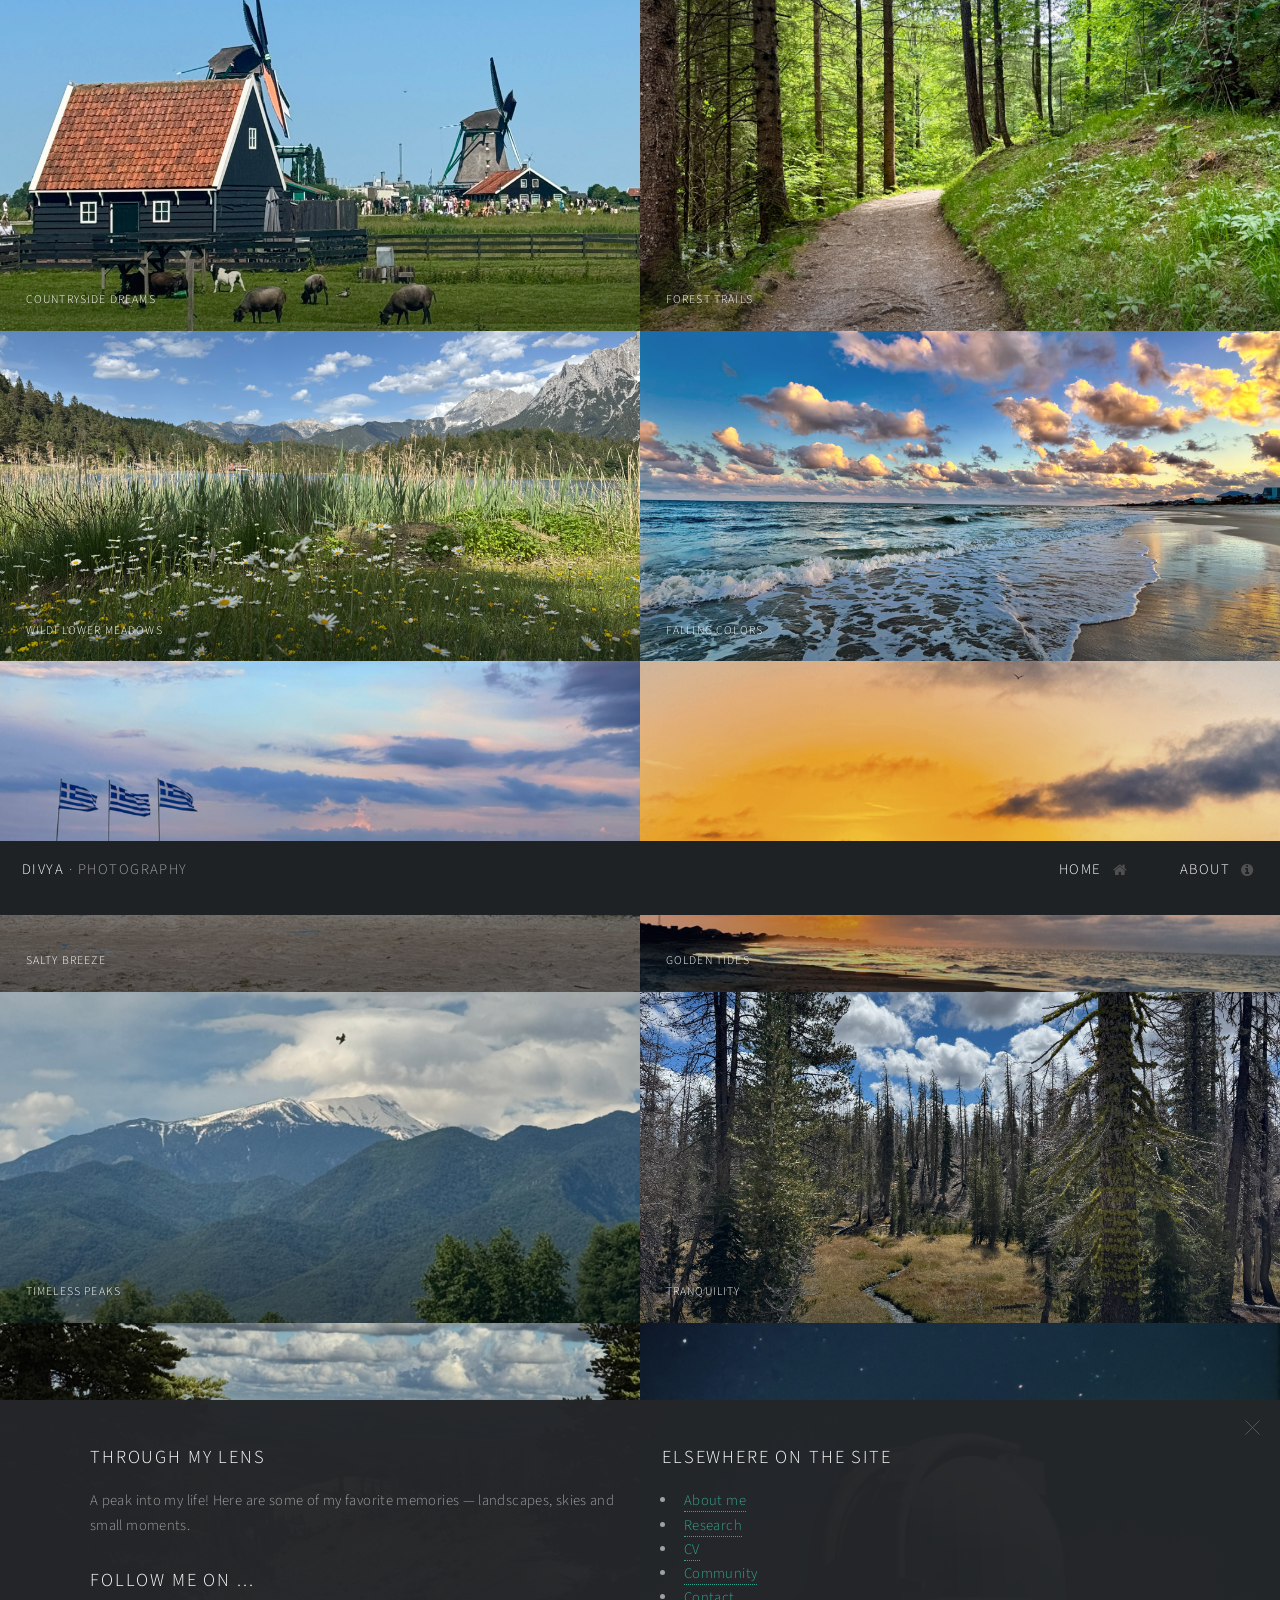
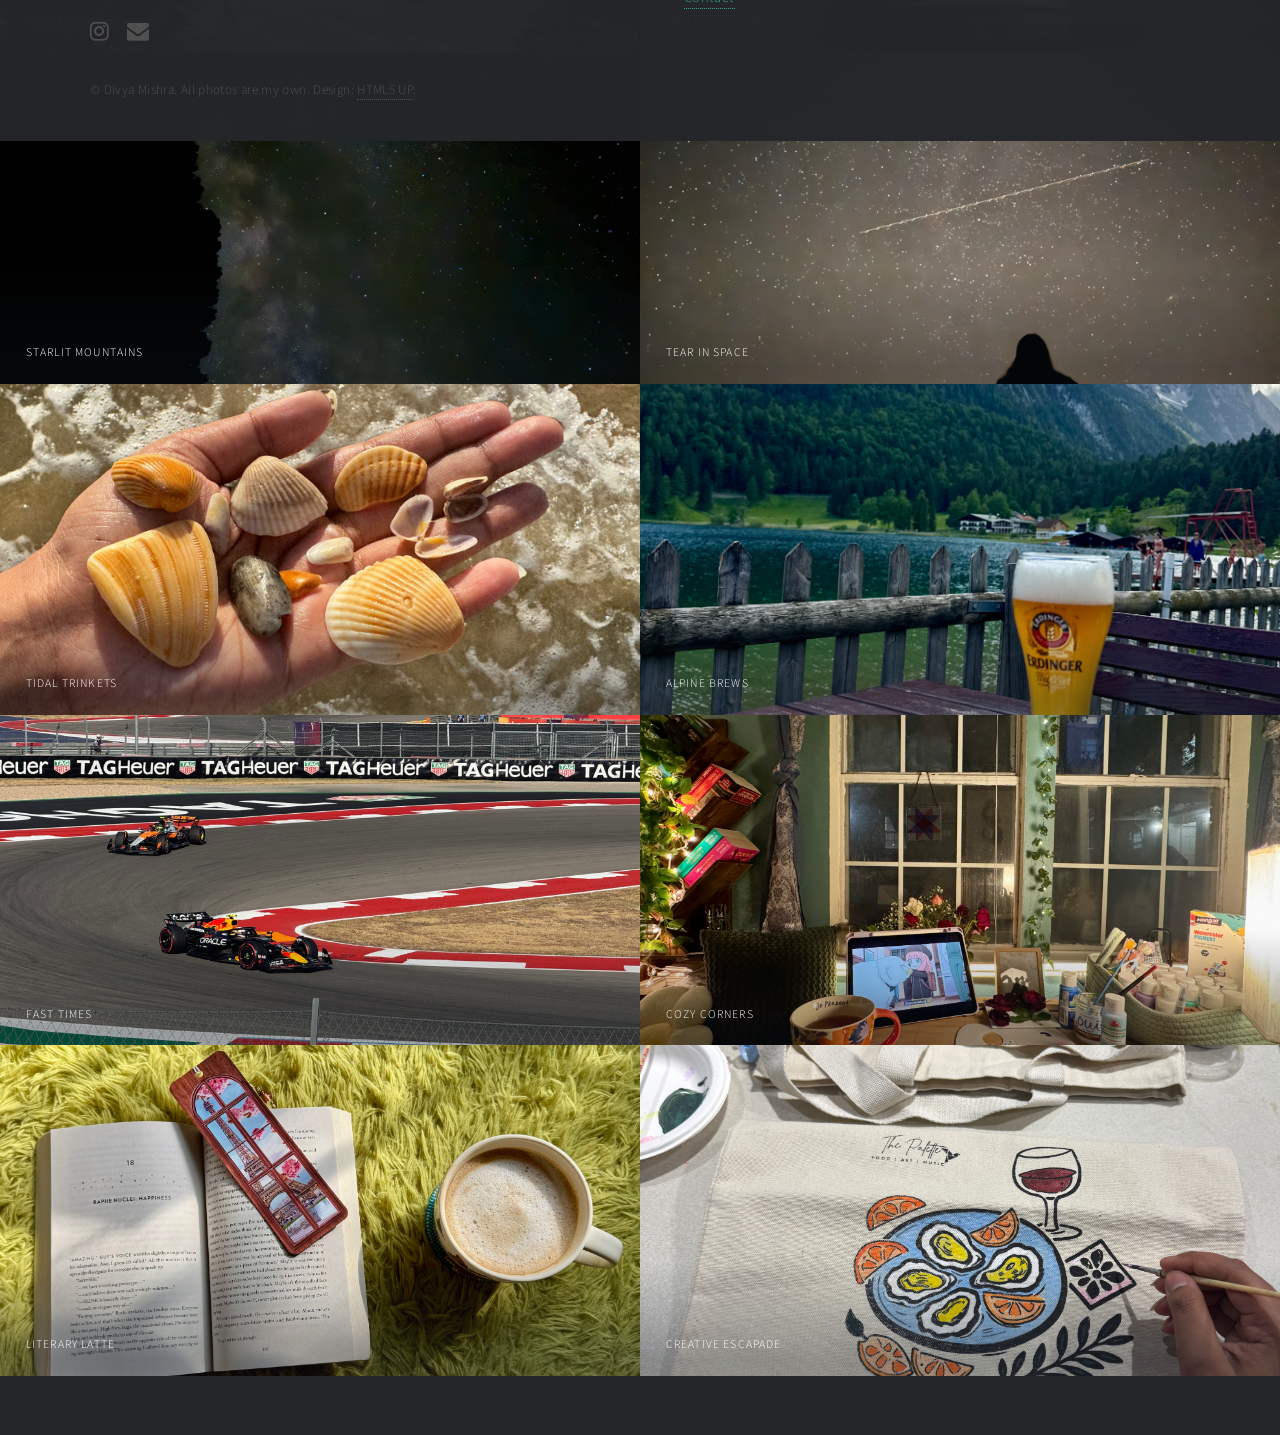
==== gallery.html @ 51a6d5cb "Update gallery.html" ====
<!DOCTYPE HTML>
<!--
	Photo gallery built on "Multiverse" by HTML5 UP (html5up.net | @ajlkn)
	Free for personal and commercial use under the CCA 3.0 license (html5up.net/license)

	HOW TO ADD A PHOTO
	1) Put the big version in   images/gallery/fulls/   (e.g. 10.jpg)
	2) Put a smaller copy in    images/gallery/thumbs/  with the SAME name
	   (a smaller copy makes the page load faster; using the same big file also works)
	3) Copy one <article class="thumb"> ... </article> block below, change the number,
	   the title (h2) and the caption (p).
	To remove a photo, delete its whole <article> block.
-->
<html lang="en">
	<head>
		<title>Side Quest</title>
		<meta charset="utf-8" />
		<meta name="viewport" content="width=device-width, initial-scale=1, user-scalable=no" />
		<link rel="stylesheet" href="assets/css/gallery.css" />
		<style>
			/* Spotify players show only in the full-size pop-up, not on the grid */
			.thumb .music { display: none; }
			.poptrox-popup .caption .music {
				display: block;
				margin-top: 0.75rem;
				border-radius: 12px;
				max-width: 420px;
			}
		</style>
		<noscript><link rel="stylesheet" href="assets/css/gallery-noscript.css" /></noscript>
	</head>

		<!-- Wrapper -->
			<div id="wrapper">

				<!-- Header -->
					<header id="header">
						<!-- EDIT: your name -->
						<h1><a href="index.html"><strong>Divya</strong> · Photography</a></h1>
						<nav>
							<ul>
								<li><a href="index.html" class="icon fa-home">Home</a></li>
								<li><a href="#footer" class="icon fa-info-circle">About</a></li>
							</ul>
						</nav>
					</header>

				<!-- Main: the photo grid -->
					<div id="main">
						<article class="thumb">
							<a href="images/gallery/IMG_0366.jpg" class="image"><img src="images/gallery/IMG_0366.jpg" alt="Sunset over the ridge" /></a>
							<h2>Countryside Dreams</h2>
							<p>Zaanse Schans · a short note about the shot.</p>
							<iframe class="music" src="https://open.spotify.com/embed/track/3KldZaDRDDAcLE55SVuHyc" width="100%" height="80" frameborder="0" allow="encrypted-media" loading="lazy"></iframe>

						</article>
						
						<article class="thumb">
							<a href="images/gallery/IMG_1340.jpg" class="image"><img src="images/gallery/IMG_1340.jpg" alt="Golden fields" /></a>
							<h2>Forest Trails</h2>
							<p>Where and when it was taken · a short note about the shot.</p>
							<iframe class="music" src="https://open.spotify.com/embed/track/0TlcczkVTGpinpkGJpT81L" width="100%" height="80" frameborder="0" allow="encrypted-media" loading="lazy"></iframe>

						</article>

						<article class="thumb">
							<a href="images/gallery/IMG_1470.JPG" class="image"><img src="images/gallery/IMG_1470.JPG" alt="Forest trail" /></a>
							<h2>Wildflower Meadows</h2>
							<p>Where and when it was taken · a short note about the shot.</p>
							<iframe class="music" src="https://open.spotify.com/embed/track/6nek1Nin9q48AVZcWs9e9D" width="100%" height="80" frameborder="0" allow="encrypted-media" loading="lazy"></iframe>

						</article>
						
						<article class="thumb">
							<a href="images/gallery/IMG_9981.jpg" class="image"><img src="images/gallery/IMG_9981.jpg" alt="Night sky" /></a>
							<h2>Falling Colors</h2>
							<p>Where and when it was taken · a short note about the shot.</p>
							<iframe class="music" src="https://open.spotify.com/embed/track/5HzWbFpjFBo219h3Gt5PRb" width="100%" height="80" frameborder="0" allow="encrypted-media" loading="lazy"></iframe>
						</article>
						
						<article class="thumb">
							<a href="images/gallery/IMG_9482.jpg" class="image"><img src="images/gallery/IMG_9482.jpg" alt="Desert road" /></a>
							<h2>Salty Breeze</h2>
							<p>Where and when it was taken · a short note about the shot.</p>
						</article>

						<article class="thumb">
							<a href="images/gallery/IMG_0200.jpg" class="image"><img src="images/gallery/IMG_0200.jpg" alt="Desert road" /></a>
							<h2>Golden Tides</h2>
							<p>Where and when it was taken · a short note about the shot.</p>
						</article>

						<article class="thumb">
							<a href="images/gallery/IMG_9507.jpg" class="image"><img src="images/gallery/IMG_9507.jpg" alt="Desert road" /></a>
							<h2>Timeless Peaks</h2>
							<p>Where and when it was taken · a short note about the shot.</p>
							<iframe class="music" src="https://open.spotify.com/embed/track/0mJ2Pm5DEA2J6BuwfoaPv3" width="100%" height="80" frameborder="0" allow="encrypted-media" loading="lazy"></iframe>

						</article>

						<article class="thumb">
							<a href="images/gallery/IMG_5010.JPG" class="image"><img src="images/gallery/IMG_5010.JPG" alt="Desert road" /></a>
							<h2>Tranquility</h2>
							<p>Where and when it was taken · a short note about the shot.</p>
							<iframe class="music" src="https://open.spotify.com/embed/track/0mJ2Pm5DEA2J6BuwfoaPv3" width="100%" height="80" frameborder="0" allow="encrypted-media" loading="lazy"></iframe>

						</article>
	
						<article class="thumb">
							<a href="images/gallery/IMG_4645.JPG" class="image"><img src="images/gallery/IMG_4645.JPG" alt="Night sky" /></a>
							<h2>Volcanic Wilderness</h2>
							<p>Where and when it was taken · a short note about the shot.</p>
						</article>
					
						<article class="thumb">
							<a href="images/gallery/IMG_20220911_020352__01_Original.jpg" class="image"><img src="images/gallery/IMG_20220911_020352__01_Original.jpg" alt="Twilight bloom" /></a>
							<h2>Twilight bloom</h2>
							<p>Where and when it was taken · a short note about the shot.</p>
							<iframe class="music" src="https://open.spotify.com/embed/track/77fL8ATR0dpUDLI0XLmDBV" width="100%" height="80" frameborder="0" allow="encrypted-media" loading="lazy"></iframe>

						</article>

						<article class="thumb">
							<a href="images/gallery/IMG_4820.jpg" class="image"><img src="images/gallery/IMG_4820.jpg" alt="Morning fog" /></a>
							<h2>Starlit Mountains</h2>
							<p>Where and when it was taken · a short note about the shot.</p>
							<iframe class="music" src="https://open.spotify.com/embed/track/1jf1gcPc1nckS0PAJkbPqo" width="100%" height="80" frameborder="0" allow="encrypted-media" loading="lazy"></iframe>

						</article>
						
						<article class="thumb">
							<a href="images/gallery/IMG_2689.jpg" class="image"><img src="images/gallery/IMG_2689.jpg" alt="Desert road" /></a>
							<h2>Tear in Space</h2>
							<p>Where and when it was taken · a short note about the shot.</p>
							<iframe class="music" src="https://open.spotify.com/embed/track/6Bi1Y7TD70eWTCKn7jsQQm" width="100%" height="80" frameborder="0" allow="encrypted-media" loading="lazy"></iframe>

						</article>


						<article class="thumb">
							<a href="images/gallery/IMG_9954.jpg" class="image"><img src="images/gallery/IMG_9954.jpg" alt="Night sky" /></a>
							<h2>Tidal Trinkets</h2>
							<p>Where and when it was taken · a short note about the shot.</p>
						</article>
						
						
						<article class="thumb">
							<a href="images/gallery/IMG_1511.jpg" class="image"><img src="images/gallery/IMG_1511.jpg" alt="Morning fog" /></a>
							<h2>Alpine Brews</h2>
							<p>Where and when it was taken · a short note about the shot.</p>
						</article>
						
						<article class="thumb">
							<a href="images/gallery/IMG_4040.jpg" class="image"><img src="images/gallery/IMG_4040.jpg" alt="Golden fields" /></a>
							<h2>Fast Times</h2>
							<p>Where and when it was taken · a short note about the shot.</p>
						</article>
						
						<article class="thumb">
							<a href="images/gallery/IMG_4447.jpg" class="image"><img src="images/gallery/IMG_4447.jpg" alt="Forest trail" /></a>
							<h2>Cozy Corners</h2>
							<p>Where and when it was taken · a short note about the shot.</p>
						</article>

						<article class="thumb">
							<a href="images/gallery/IMG_5180.jpg" class="image"><img src="images/gallery/IMG_5180.jpg" alt="Twilight bloom" /></a>
							<h2>Literary Latte</h2>
							<p>Where and when it was taken · a short note about the shot.</p>
						</article>
						
						<!-- <article class="thumb">
							<a href="images/gallery/IMG_7673.jpg" class="image"><img src="images/gallery/IMG_7673.jpg" alt="Coastline" /></a>
							<h2>Cozy Evenings</h2>
							<p>Where and when it was taken · a short note about the shot.</p>
						</article> -->

						<article class="thumb">
							<a href="images/gallery/IMG_2903.jpg" class="image"><img src="images/gallery/IMG_2903.jpg" alt="Night sky" /></a>
							<h2>Creative Escapade</h2>
							<p>Where and when it was taken · a short note about the shot.</p>
						</article>
						
					</div>

				<!-- Footer: the "About" panel that slides up -->
					<footer id="footer" class="panel">
						<div class="inner split">
							<div>
								<section>
									<!-- EDIT: a few words about your photography -->
									<h2>Through my lens</h2>
									<p>A peak into my life! Here are some of my favorite memories — landscapes, skies and small moments. </p>
								</section>
								<section>
									<h2>Follow me on ...</h2>
									<ul class="icons">
										<li><a href="https://www.instagram.com/mi.divya/" class="icon fa-instagram"><span class="label">Instagram</span></a></li>
								
										<li><a href="mailto:dimi_24@tamu.edu" class="icon fa-envelope"><span class="label">Email</span></a></li>
									</ul>
								</section>
								<p class="copyright">
									&copy; Divya Mishra. All photos are my own. Design: <a href="https://html5up.net">HTML5 UP</a>.
								</p>
							</div>
							<div>
								<section>
									<h2>Elsewhere on the site</h2>
									<ul>
										<li><a href="index.html#intro">About me</a></li>
										<li><a href="index.html#research">Research</a></li>
										<li><a href="index.html#cv">CV</a></li>
										<li><a href="index.html#community">Community</a></li>
										<li><a href="index.html#contact">Contact</a></li>
									</ul>
								</section>
							</div>
						</div>
					</footer>

			</div>

		<!-- Scripts -->
			<script src="assets/js/jquery.min.js"></script>
			<script src="assets/js/jquery.poptrox.min.js"></script>
			<script src="assets/js/browser.min.js"></script>
			<script src="assets/js/breakpoints.min.js"></script>
			<script src="assets/js/util.js"></script>
			<script src="assets/js/gallery.js"></script>

	</body>
</html>
---- assets/css/gallery.css ----
@import url(font-awesome.min.css);
@import url("https://fonts.googleapis.com/css?family=Source+Sans+Pro:300,300italic,400,400italic");

/*
	Multiverse by HTML5 UP
	html5up.net | @ajlkn
	Free for personal and commercial use under the CCA 3.0 license (html5up.net/license)
*/

@-moz-keyframes spinner {
	0% {
		-moz-transform: rotate(0deg);
		-webkit-transform: rotate(0deg);
		-ms-transform: rotate(0deg);
		transform: rotate(0deg);
	}

	100% {
		-moz-transform: rotate(359deg);
		-webkit-transform: rotate(359deg);
		-ms-transform: rotate(359deg);
		transform: rotate(359deg);
	}
}

@-webkit-keyframes spinner {
	0% {
		-moz-transform: rotate(0deg);
		-webkit-transform: rotate(0deg);
		-ms-transform: rotate(0deg);
		transform: rotate(0deg);
	}

	100% {
		-moz-transform: rotate(359deg);
		-webkit-transform: rotate(359deg);
		-ms-transform: rotate(359deg);
		transform: rotate(359deg);
	}
}

@-ms-keyframes spinner {
	0% {
		-moz-transform: rotate(0deg);
		-webkit-transform: rotate(0deg);
		-ms-transform: rotate(0deg);
		transform: rotate(0deg);
	}

	100% {
		-moz-transform: rotate(359deg);
		-webkit-transform: rotate(359deg);
		-ms-transform: rotate(359deg);
		transform: rotate(359deg);
	}
}

@keyframes spinner {
	0% {
		-moz-transform: rotate(0deg);
		-webkit-transform: rotate(0deg);
		-ms-transform: rotate(0deg);
		transform: rotate(0deg);
	}

	100% {
		-moz-transform: rotate(359deg);
		-webkit-transform: rotate(359deg);
		-ms-transform: rotate(359deg);
		transform: rotate(359deg);
	}
}

html, body, div, span, applet, object,
iframe, h1, h2, h3, h4, h5, h6, p, blockquote,
pre, a, abbr, acronym, address, big, cite,
code, del, dfn, em, img, ins, kbd, q, s, samp,
small, strike, strong, sub, sup, tt, var, b,
u, i, center, dl, dt, dd, ol, ul, li, fieldset,
form, label, legend, table, caption, tbody,
tfoot, thead, tr, th, td, article, aside,
canvas, details, embed, figure, figcaption,
footer, header, hgroup, menu, nav, output, ruby,
section, summary, time, mark, audio, video {
	margin: 0;
	padding: 0;
	border: 0;
	font-size: 100%;
	font: inherit;
	vertical-align: baseline;}

article, aside, details, figcaption, figure,
footer, header, hgroup, menu, nav, section {
	display: block;}

body {
	line-height: 1;
}

ol, ul {
	list-style: none;
}

blockquote, q {
	quotes: none;
}

	blockquote:before, blockquote:after, q:before, q:after {
		content: '';
		content: none;
	}

table {
	border-collapse: collapse;
	border-spacing: 0;
}

body {
	-webkit-text-size-adjust: none;
}

mark {
	background-color: transparent;
	color: inherit;
}

input::-moz-focus-inner {
	border: 0;
	padding: 0;
}

input, select, textarea {
	-moz-appearance: none;
	-webkit-appearance: none;
	-ms-appearance: none;
	appearance: none;
}

/* Basic */

	@-ms-viewport {
		width: device-width;
	}

	body {
		-ms-overflow-style: scrollbar;
	}

	@media screen and (max-width: 480px) {

		html, body {
			min-width: 320px;
		}

	}

	html {
		box-sizing: border-box;
	}

	*, *:before, *:after {
		box-sizing: inherit;
	}

	body {
		background: #242629;
	}

		body.is-preload *, body.is-preload *:before, body.is-preload *:after {
			-moz-animation: none !important;
			-webkit-animation: none !important;
			-ms-animation: none !important;
			animation: none !important;
			-moz-transition: none !important;
			-webkit-transition: none !important;
			-ms-transition: none !important;
			transition: none !important;
		}

		body.is-resizing *, body.is-resizing *:before, body.is-resizing *:after {
			-moz-animation: none !important;
			-webkit-animation: none !important;
			-ms-animation: none !important;
			animation: none !important;
			-moz-transition: none !important;
			-webkit-transition: none !important;
			-ms-transition: none !important;
			transition: none !important;
		}

/* Type */

	body, input, select, textarea {
		color: #a0a0a1;
		font-family: "Source Sans Pro", Helvetica, sans-serif;
		font-size: 15pt;
		font-weight: 300;
		letter-spacing: 0.025em;
		line-height: 1.65;
	}

		@media screen and (max-width: 1680px) {

			body, input, select, textarea {
				font-size: 11pt;
			}

		}

	a {
		-moz-transition: color 0.2s ease-in-out, border-bottom-color 0.2s ease-in-out;
		-webkit-transition: color 0.2s ease-in-out, border-bottom-color 0.2s ease-in-out;
		-ms-transition: color 0.2s ease-in-out, border-bottom-color 0.2s ease-in-out;
		transition: color 0.2s ease-in-out, border-bottom-color 0.2s ease-in-out;
		border-bottom: dotted 1px;
		color: #34a58e;
		text-decoration: none;
	}

		a:hover {
			border-bottom-color: transparent;
			color: #34a58e !important;
		}

	strong, b {
		color: #ffffff;
		font-weight: 300;
	}

	em, i {
		font-style: italic;
	}

	p {
		margin: 0 0 2em 0;
	}

	h1, h2, h3, h4, h5, h6 {
		color: #ffffff;
		font-weight: 300;
		letter-spacing: 0.1em;
		line-height: 1.5;
		margin: 0 0 1em 0;
		text-transform: uppercase;
	}

		h1 a, h2 a, h3 a, h4 a, h5 a, h6 a {
			color: inherit;
			text-decoration: none;
		}

	h1 {
		font-size: 2em;
	}

	h2 {
		font-size: 1.25em;
	}

	h3 {
		font-size: 1.1em;
	}

	h4 {
		font-size: 1em;
	}

	h5 {
		font-size: 0.9em;
	}

	h6 {
		font-size: 0.7em;
	}

	@media screen and (max-width: 736px) {

		h2 {
			font-size: 1em;
		}

		h3 {
			font-size: 0.9em;
		}

		h4 {
			font-size: 0.8em;
		}

		h5 {
			font-size: 0.7em;
		}

		h6 {
			font-size: 0.7em;
		}

	}

	sub {
		font-size: 0.8em;
		position: relative;
		top: 0.5em;
	}

	sup {
		font-size: 0.8em;
		position: relative;
		top: -0.5em;
	}

	blockquote {
		border-left: 4px #36383c;
		font-style: italic;
		margin: 0 0 2em 0;
		padding: 0.5em 0 0.5em 2em;
	}

	code {
		background: #34363b;
		border: solid 1px #36383c;
		font-family: "Courier New", monospace;
		font-size: 0.9em;
		margin: 0 0.25em;
		padding: 0.25em 0.65em;
	}

	pre {
		-webkit-overflow-scrolling: touch;
		font-family: "Courier New", monospace;
		font-size: 0.9em;
		margin: 0 0 2em 0;
	}

		pre code {
			display: block;
			line-height: 1.75;
			padding: 1em 1.5em;
			overflow-x: auto;
		}

	hr {
		border: 0;
		border-bottom: solid 1px #36383c;
		margin: 2em 0;
	}

		hr.major {
			margin: 3em 0;
		}

	.align-left {
		text-align: left;
	}

	.align-center {
		text-align: center;
	}

	.align-right {
		text-align: right;
	}

/* Button */

	input[type="submit"],
	input[type="reset"],
	input[type="button"],
	button,
	.button {
		-moz-appearance: none;
		-webkit-appearance: none;
		-ms-appearance: none;
		appearance: none;
		-moz-transition: background-color 0.2s ease-in-out, box-shadow 0.2s ease-in-out, color 0.2s ease-in-out;
		-webkit-transition: background-color 0.2s ease-in-out, box-shadow 0.2s ease-in-out, color 0.2s ease-in-out;
		-ms-transition: background-color 0.2s ease-in-out, box-shadow 0.2s ease-in-out, color 0.2s ease-in-out;
		transition: background-color 0.2s ease-in-out, box-shadow 0.2s ease-in-out, color 0.2s ease-in-out;
		background-color: transparent;
		border: 0;
		border-radius: 0;
		box-shadow: inset 0 0 0 2px #36383c;
		color: #ffffff !important;
		cursor: pointer;
		display: inline-block;
		font-size: 0.9em;
		font-weight: 300;
		height: 3.0555555556em;
		letter-spacing: 0.1em;
		line-height: 3.0555555556em;
		padding: 0 2.5em;
		text-align: center;
		text-decoration: none;
		text-transform: uppercase;
		white-space: nowrap;
	}

		input[type="submit"]:hover,
		input[type="reset"]:hover,
		input[type="button"]:hover,
		button:hover,
		.button:hover {
			box-shadow: inset 0 0 0 2px #34a58e;
			color: #34a58e !important;
		}

			input[type="submit"]:hover:active,
			input[type="reset"]:hover:active,
			input[type="button"]:hover:active,
			button:hover:active,
			.button:hover:active {
				background-color: rgba(52, 165, 142, 0.15);
				color: #34a58e !important;
			}

		input[type="submit"].icon,
		input[type="reset"].icon,
		input[type="button"].icon,
		button.icon,
		.button.icon {
			padding-left: 1.35em;
		}

			input[type="submit"].icon:before,
			input[type="reset"].icon:before,
			input[type="button"].icon:before,
			button.icon:before,
			.button.icon:before {
				margin-right: 0.5em;
			}

		input[type="submit"].fit,
		input[type="reset"].fit,
		input[type="button"].fit,
		button.fit,
		.button.fit {
			width: 100%;
		}

		input[type="submit"].small,
		input[type="reset"].small,
		input[type="button"].small,
		button.small,
		.button.small {
			font-size: 0.8em;
		}

		input[type="submit"].large,
		input[type="reset"].large,
		input[type="button"].large,
		button.large,
		.button.large {
			font-size: 1.35em;
		}

		input[type="submit"].primary,
		input[type="reset"].primary,
		input[type="button"].primary,
		button.primary,
		.button.primary {
			background-color: #34a58e;
			box-shadow: none;
		}

			input[type="submit"].primary:hover,
			input[type="reset"].primary:hover,
			input[type="button"].primary:hover,
			button.primary:hover,
			.button.primary:hover {
				background-color: #47c5ab;
				color: #ffffff !important;
			}

				input[type="submit"].primary:hover:active,
				input[type="reset"].primary:hover:active,
				input[type="button"].primary:hover:active,
				button.primary:hover:active,
				.button.primary:hover:active {
					background-color: #287e6d;
				}

		input[type="submit"].disabled, input[type="submit"]:disabled,
		input[type="reset"].disabled,
		input[type="reset"]:disabled,
		input[type="button"].disabled,
		input[type="button"]:disabled,
		button.disabled,
		button:disabled,
		.button.disabled,
		.button:disabled {
			pointer-events: none;
			opacity: 0.35;
		}

/* Form */

	form {
		margin: 0 0 2em 0;
	}

		form > :last-child {
			margin-bottom: 0;
		}

		form > .fields {
			display: -moz-flex;
			display: -webkit-flex;
			display: -ms-flex;
			display: flex;
			-moz-flex-wrap: wrap;
			-webkit-flex-wrap: wrap;
			-ms-flex-wrap: wrap;
			flex-wrap: wrap;
			width: calc(100% + 3em);
			margin: -1.5em 0 2em -1.5em;
		}

			form > .fields > .field {
				-moz-flex-grow: 0;
				-webkit-flex-grow: 0;
				-ms-flex-grow: 0;
				flex-grow: 0;
				-moz-flex-shrink: 0;
				-webkit-flex-shrink: 0;
				-ms-flex-shrink: 0;
				flex-shrink: 0;
				padding: 1.5em 0 0 1.5em;
				width: calc(100% - 1.5em);
			}

				form > .fields > .field.half {
					width: calc(50% - 0.75em);
				}

				form > .fields > .field.third {
					width: calc(100%/3 - 0.5em);
				}

				form > .fields > .field.quarter {
					width: calc(25% - 0.375em);
				}

		@media screen and (max-width: 736px) {

			form > .fields {
				width: calc(100% + 3em);
				margin: -1.5em 0 2em -1.5em;
			}

				form > .fields > .field {
					padding: 1.5em 0 0 1.5em;
					width: calc(100% - 1.5em);
				}

					form > .fields > .field.half {
						width: calc(100% - 1.5em);
					}

					form > .fields > .field.third {
						width: calc(100% - 1.5em);
					}

					form > .fields > .field.quarter {
						width: calc(100% - 1.5em);
					}

		}

	label {
		color: #ffffff;
		display: block;
		font-size: 0.9em;
		font-weight: 300;
		margin: 0 0 1em 0;
	}

	input[type="text"],
	input[type="password"],
	input[type="email"],
	input[type="tel"],
	input[type="search"],
	input[type="url"],
	select,
	textarea {
		-moz-appearance: none;
		-webkit-appearance: none;
		-ms-appearance: none;
		appearance: none;
		background: #34363b;
		border: 0;
		border-radius: 0;
		color: #a0a0a1;
		display: block;
		outline: 0;
		padding: 0 1em;
		text-decoration: none;
		width: 100%;
	}

		input[type="text"]:invalid,
		input[type="password"]:invalid,
		input[type="email"]:invalid,
		input[type="tel"]:invalid,
		input[type="search"]:invalid,
		input[type="url"]:invalid,
		select:invalid,
		textarea:invalid {
			box-shadow: none;
		}

		input[type="text"]:focus,
		input[type="password"]:focus,
		input[type="email"]:focus,
		input[type="tel"]:focus,
		input[type="search"]:focus,
		input[type="url"]:focus,
		select:focus,
		textarea:focus {
			box-shadow: inset 0 0 0 2px #34a58e;
		}

	select {
		background-image: url("data:image/svg+xml;charset=utf8,%3Csvg xmlns='http://www.w3.org/2000/svg' width='40' height='40' preserveAspectRatio='none' viewBox='0 0 40 40'%3E%3Cpath d='M9.4,12.3l10.4,10.4l10.4-10.4c0.2-0.2,0.5-0.4,0.9-0.4c0.3,0,0.6,0.1,0.9,0.4l3.3,3.3c0.2,0.2,0.4,0.5,0.4,0.9 c0,0.4-0.1,0.6-0.4,0.9L20.7,31.9c-0.2,0.2-0.5,0.4-0.9,0.4c-0.3,0-0.6-0.1-0.9-0.4L4.3,17.3c-0.2-0.2-0.4-0.5-0.4-0.9 c0-0.4,0.1-0.6,0.4-0.9l3.3-3.3c0.2-0.2,0.5-0.4,0.9-0.4S9.1,12.1,9.4,12.3z' fill='%2336383c' /%3E%3C/svg%3E");
		background-size: 1.25rem;
		background-repeat: no-repeat;
		background-position: calc(100% - 1rem) center;
		height: 2.75em;
		padding-right: 2.75em;
		text-overflow: ellipsis;
	}

		select option {
			color: #ffffff;
			background: #242629;
		}

		select:focus::-ms-value {
			background-color: transparent;
		}

		select::-ms-expand {
			display: none;
		}

	input[type="text"],
	input[type="password"],
	input[type="email"],
	input[type="tel"],
	input[type="search"],
	input[type="url"],
	select {
		height: 2.75em;
	}

	textarea {
		padding: 0.75em 1em;
	}

	input[type="checkbox"],
	input[type="radio"] {
		-moz-appearance: none;
		-webkit-appearance: none;
		-ms-appearance: none;
		appearance: none;
		display: block;
		float: left;
		margin-right: -2em;
		opacity: 0;
		width: 1em;
		z-index: -1;
	}

		input[type="checkbox"] + label,
		input[type="radio"] + label {
			text-decoration: none;
			color: #a0a0a1;
			cursor: pointer;
			display: inline-block;
			font-size: 1em;
			font-weight: 300;
			padding-left: 2.4em;
			padding-right: 0.75em;
			position: relative;
		}

			input[type="checkbox"] + label:before,
			input[type="radio"] + label:before {
				-moz-osx-font-smoothing: grayscale;
				-webkit-font-smoothing: antialiased;
				font-family: FontAwesome;
				font-style: normal;
				font-weight: normal;
				text-transform: none !important;
			}

			input[type="checkbox"] + label:before,
			input[type="radio"] + label:before {
				background: #34363b;
				content: '';
				display: inline-block;
				height: 1.65em;
				left: 0;
				line-height: 1.58125em;
				position: absolute;
				text-align: center;
				top: 0;
				width: 1.65em;
			}

		input[type="checkbox"]:checked + label:before,
		input[type="radio"]:checked + label:before {
			background: #34a58e;
			border-color: #34a58e;
			color: #ffffff;
			content: '\f00c';
		}

		input[type="checkbox"]:focus + label:before,
		input[type="radio"]:focus + label:before {
			box-shadow: 0 0 0 2px #34a58e;
		}

	input[type="radio"] + label:before {
		border-radius: 100%;
	}

	::-webkit-input-placeholder {
		color: #707071 !important;
		opacity: 1.0;
	}

	:-moz-placeholder {
		color: #707071 !important;
		opacity: 1.0;
	}

	::-moz-placeholder {
		color: #707071 !important;
		opacity: 1.0;
	}

	:-ms-input-placeholder {
		color: #707071 !important;
		opacity: 1.0;
	}

/* Icon */

	.icon {
		text-decoration: none;
		border-bottom: none;
		position: relative;
	}

		.icon:before {
			-moz-osx-font-smoothing: grayscale;
			-webkit-font-smoothing: antialiased;
			font-family: FontAwesome;
			font-style: normal;
			font-weight: normal;
			text-transform: none !important;
		}

		.icon > .label {
			display: none;
		}

/* List */

	ol {
		list-style: decimal;
		margin: 0 0 2em 0;
		padding-left: 1.25em;
	}

		ol li {
			padding-left: 0.25em;
		}

	ul {
		list-style: disc;
		margin: 0 0 2em 0;
		padding-left: 1em;
	}

		ul li {
			padding-left: 0.5em;
		}

		ul.alt {
			list-style: none;
			padding-left: 0;
		}

			ul.alt li {
				border-top: solid 1px #36383c;
				padding: 0.5em 0;
			}

				ul.alt li:first-child {
					border-top: 0;
					padding-top: 0;
				}

	dl {
		margin: 0 0 2em 0;
	}

		dl dt {
			display: block;
			font-weight: 300;
			margin: 0 0 1em 0;
		}

		dl dd {
			margin-left: 2em;
		}

/* Actions */

	ul.actions {
		display: -moz-flex;
		display: -webkit-flex;
		display: -ms-flex;
		display: flex;
		cursor: default;
		list-style: none;
		margin-left: -1em;
		padding-left: 0;
	}

		ul.actions li {
			padding: 0 0 0 1em;
			vertical-align: middle;
		}

		ul.actions.special {
			-moz-justify-content: center;
			-webkit-justify-content: center;
			-ms-justify-content: center;
			justify-content: center;
			width: 100%;
			margin-left: 0;
		}

			ul.actions.special li:first-child {
				padding-left: 0;
			}

		ul.actions.stacked {
			-moz-flex-direction: column;
			-webkit-flex-direction: column;
			-ms-flex-direction: column;
			flex-direction: column;
			margin-left: 0;
		}

			ul.actions.stacked li {
				padding: 1.3em 0 0 0;
			}

				ul.actions.stacked li:first-child {
					padding-top: 0;
				}

		ul.actions.fit {
			width: calc(100% + 1em);
		}

			ul.actions.fit li {
				-moz-flex-grow: 1;
				-webkit-flex-grow: 1;
				-ms-flex-grow: 1;
				flex-grow: 1;
				-moz-flex-shrink: 1;
				-webkit-flex-shrink: 1;
				-ms-flex-shrink: 1;
				flex-shrink: 1;
				width: 100%;
			}

				ul.actions.fit li > * {
					width: 100%;
				}

			ul.actions.fit.stacked {
				width: 100%;
			}

		@media screen and (max-width: 480px) {

			ul.actions:not(.fixed) {
				-moz-flex-direction: column;
				-webkit-flex-direction: column;
				-ms-flex-direction: column;
				flex-direction: column;
				margin-left: 0;
				width: 100% !important;
			}

				ul.actions:not(.fixed) li {
					-moz-flex-grow: 1;
					-webkit-flex-grow: 1;
					-ms-flex-grow: 1;
					flex-grow: 1;
					-moz-flex-shrink: 1;
					-webkit-flex-shrink: 1;
					-ms-flex-shrink: 1;
					flex-shrink: 1;
					padding: 1em 0 0 0;
					text-align: center;
					width: 100%;
				}

					ul.actions:not(.fixed) li > * {
						width: 100%;
					}

					ul.actions:not(.fixed) li:first-child {
						padding-top: 0;
					}

					ul.actions:not(.fixed) li input[type="submit"],
					ul.actions:not(.fixed) li input[type="reset"],
					ul.actions:not(.fixed) li input[type="button"],
					ul.actions:not(.fixed) li button,
					ul.actions:not(.fixed) li .button {
						width: 100%;
					}

						ul.actions:not(.fixed) li input[type="submit"].icon:before,
						ul.actions:not(.fixed) li input[type="reset"].icon:before,
						ul.actions:not(.fixed) li input[type="button"].icon:before,
						ul.actions:not(.fixed) li button.icon:before,
						ul.actions:not(.fixed) li .button.icon:before {
							margin-left: -0.5rem;
						}

		}

/* Icons */

	ul.icons {
		cursor: default;
		list-style: none;
		padding-left: 0;
	}

		ul.icons li {
			display: inline-block;
			padding: 0 1em 0 0;
		}

			ul.icons li:last-child {
				padding-right: 0;
			}

			ul.icons li .icon {
				color: #505051;
			}

				ul.icons li .icon:before {
					font-size: 1.5em;
				}

/* Table */

	.table-wrapper {
		-webkit-overflow-scrolling: touch;
		overflow-x: auto;
	}

	table {
		margin: 0 0 2em 0;
		width: 100%;
	}

		table tbody tr {
			border: solid 1px #36383c;
			border-left: 0;
			border-right: 0;
		}

			table tbody tr:nth-child(2n + 1) {
				background-color: #34363b;
			}

		table td {
			padding: 0.75em 0.75em;
		}

		table th {
			color: #ffffff;
			font-size: 0.9em;
			font-weight: 300;
			padding: 0 0.75em 0.75em 0.75em;
			text-align: left;
		}

		table thead {
			border-bottom: solid 2px #36383c;
		}

		table tfoot {
			border-top: solid 2px #36383c;
		}

		table.alt {
			border-collapse: separate;
		}

			table.alt tbody tr td {
				border: solid 1px #36383c;
				border-left-width: 0;
				border-top-width: 0;
			}

				table.alt tbody tr td:first-child {
					border-left-width: 1px;
				}

			table.alt tbody tr:first-child td {
				border-top-width: 1px;
			}

			table.alt thead {
				border-bottom: 0;
			}

			table.alt tfoot {
				border-top: 0;
			}

/* Panel */

	.panel {
		padding: 4em 4em 2em 4em ;
		-moz-transform: translateY(100vh);
		-webkit-transform: translateY(100vh);
		-ms-transform: translateY(100vh);
		transform: translateY(100vh);
		-moz-transition: -moz-transform 0.5s ease;
		-webkit-transition: -webkit-transform 0.5s ease;
		-ms-transition: -ms-transform 0.5s ease;
		transition: transform 0.5s ease;
		-webkit-overflow-scrolling: touch;
		background: rgba(36, 38, 41, 0.975);
		bottom: 4em;
		left: 0;
		max-height: calc(80vh - 4em);
		overflow-y: auto;
		position: fixed;
		width: 100%;
		z-index: 10001;
	}

		.panel.active {
			-moz-transform: translateY(1px);
			-webkit-transform: translateY(1px);
			-ms-transform: translateY(1px);
			transform: translateY(1px);
		}

		.panel > .inner {
			margin: 0 auto;
			max-width: 100%;
			width: 75em;
		}

			.panel > .inner.split {
				display: -moz-flex;
				display: -webkit-flex;
				display: -ms-flex;
				display: flex;
			}

				.panel > .inner.split > div {
					margin-left: 4em;
					width: 50%;
				}

				.panel > .inner.split > :first-child {
					margin-left: 0;
				}

		.panel > .closer {
			-moz-transition: opacity 0.2s ease-in-out;
			-webkit-transition: opacity 0.2s ease-in-out;
			-ms-transition: opacity 0.2s ease-in-out;
			transition: opacity 0.2s ease-in-out;
			background-image: url("images/close.svg");
			background-position: center;
			background-repeat: no-repeat;
			background-size: 3em;
			cursor: pointer;
			height: 5em;
			opacity: 0.25;
			position: absolute;
			right: 0;
			top: 0;
			width: 5em;
			z-index: 2;
		}

			.panel > .closer:hover {
				opacity: 1.0;
			}

		@media screen and (max-width: 1280px) {

			.panel {
				padding: 3em 3em 1em 3em ;
			}

				.panel > .inner.split > div {
					margin-left: 3em;
				}

				.panel > .closer {
					background-size: 2.5em;
					background-position: 75% 25%;
				}

		}

		@media screen and (max-width: 980px) {

			.panel > .inner.split {
				-moz-flex-direction: column;
				-webkit-flex-direction: column;
				-ms-flex-direction: column;
				flex-direction: column;
			}

				.panel > .inner.split > div {
					margin-left: 0;
					width: 100%;
				}

		}

		@media screen and (max-width: 736px) {

			.panel {
				-moz-transform: translateY(-100vh);
				-webkit-transform: translateY(-100vh);
				-ms-transform: translateY(-100vh);
				transform: translateY(-100vh);
				padding: 4em 2em 2em 2em ;
				bottom: auto;
				top: calc(4em - 1px);
			}

				.panel.active {
					-moz-transform: translateY(0);
					-webkit-transform: translateY(0);
					-ms-transform: translateY(0);
					transform: translateY(0);
				}

		}

/* Poptrox Popup */

	.poptrox-overlay {
		-webkit-tap-highlight-color: rgba(255, 255, 255, 0);
	}

	.poptrox-popup {
		background: rgba(31, 34, 36, 0.925);
		box-shadow: 0 1em 3em 0.5em rgba(0, 0, 0, 0.25);
		cursor: default;
	}

		.poptrox-popup:before {
			-moz-transition: opacity 0.2s ease-in-out;
			-webkit-transition: opacity 0.2s ease-in-out;
			-ms-transition: opacity 0.2s ease-in-out;
			transition: opacity 0.2s ease-in-out;
			background-image: -moz-linear-gradient(to left, rgba(31,34,36,0.35), rgba(31,34,36,0) 10em, rgba(31,34,36,0)), -moz-linear-gradient(to right, rgba(31,34,36,0.35), rgba(31,34,36,0) 10em, rgba(31,34,36,0));
			background-image: -webkit-linear-gradient(to left, rgba(31,34,36,0.35), rgba(31,34,36,0) 10em, rgba(31,34,36,0)), -webkit-linear-gradient(to right, rgba(31,34,36,0.35), rgba(31,34,36,0) 10em, rgba(31,34,36,0));
			background-image: -ms-linear-gradient(to left, rgba(31,34,36,0.35), rgba(31,34,36,0) 10em, rgba(31,34,36,0)), -ms-linear-gradient(to right, rgba(31,34,36,0.35), rgba(31,34,36,0) 10em, rgba(31,34,36,0));
			background-image: linear-gradient(to left, rgba(31,34,36,0.35), rgba(31,34,36,0) 10em, rgba(31,34,36,0)), linear-gradient(to right, rgba(31,34,36,0.35), rgba(31,34,36,0) 10em, rgba(31,34,36,0));
			content: '';
			display: block;
			height: 100%;
			left: 0;
			position: absolute;
			top: 0;
			width: 100%;
			z-index: 1;
			opacity: 1;
		}

		.poptrox-popup .closer {
			-moz-transition: opacity 0.2s ease-in-out;
			-webkit-transition: opacity 0.2s ease-in-out;
			-ms-transition: opacity 0.2s ease-in-out;
			transition: opacity 0.2s ease-in-out;
			background-image: url("images/close.svg");
			background-position: center;
			background-repeat: no-repeat;
			background-size: 3em;
			height: 5em;
			opacity: 0;
			position: absolute;
			right: 0;
			top: 0;
			width: 5em;
			z-index: 2;
		}

		.poptrox-popup .nav-previous,
		.poptrox-popup .nav-next {
			-moz-transition: opacity 0.2s ease-in-out;
			-webkit-transition: opacity 0.2s ease-in-out;
			-ms-transition: opacity 0.2s ease-in-out;
			transition: opacity 0.2s ease-in-out;
			background-image: url("images/arrow.svg");
			background-position: center;
			background-repeat: no-repeat;
			background-size: 5em;
			cursor: pointer;
			height: 8em;
			margin-top: -4em;
			opacity: 0;
			position: absolute;
			top: 50%;
			width: 6em;
			z-index: 2;
		}

		.poptrox-popup .nav-previous {
			-moz-transform: scaleX(-1);
			-webkit-transform: scaleX(-1);
			-ms-transform: scaleX(-1);
			transform: scaleX(-1);
			left: 0;
		}

		.poptrox-popup .nav-next {
			right: 0;
		}

		.poptrox-popup .caption {
			padding: 2em 2em 0.1em 2em ;
			background-image: -moz-linear-gradient(to top, rgba(16,16,16,0.45) 25%, rgba(16,16,16,0) 100%);
			background-image: -webkit-linear-gradient(to top, rgba(16,16,16,0.45) 25%, rgba(16,16,16,0) 100%);
			background-image: -ms-linear-gradient(to top, rgba(16,16,16,0.45) 25%, rgba(16,16,16,0) 100%);
			background-image: linear-gradient(to top, rgba(16,16,16,0.45) 25%, rgba(16,16,16,0) 100%);
			bottom: 0;
			cursor: default;
			left: 0;
			position: absolute;
			text-align: left;
			width: 100%;
			z-index: 2;
		}

			.poptrox-popup .caption h2, .poptrox-popup .caption h3, .poptrox-popup .caption h4, .poptrox-popup .caption h5, .poptrox-popup .caption h6 {
				margin: 0 0 0.5em 0;
			}

			.poptrox-popup .caption p {
				color: #ffffff;
			}

		.poptrox-popup .loader {
			-moz-animation: spinner 1s infinite linear !important;
			-webkit-animation: spinner 1s infinite linear !important;
			-ms-animation: spinner 1s infinite linear !important;
			animation: spinner 1s infinite linear !important;
			background-image: url("images/spinner.svg");
			background-position: center;
			background-repeat: no-repeat;
			background-size: contain;
			display: block;
			font-size: 2em;
			height: 2em;
			left: 50%;
			line-height: 2em;
			margin: -1em 0 0 -1em;
			opacity: 0.25;
			position: absolute;
			text-align: center;
			top: 50%;
			width: 2em;
		}

		.poptrox-popup:hover .closer,
		.poptrox-popup:hover .nav-previous,
		.poptrox-popup:hover .nav-next {
			opacity: 0.5;
		}

			.poptrox-popup:hover .closer:hover,
			.poptrox-popup:hover .nav-previous:hover,
			.poptrox-popup:hover .nav-next:hover {
				opacity: 1.0;
			}

		.poptrox-popup.loading:before {
			opacity: 0;
		}

		body.touch .poptrox-popup .closer,
		body.touch .poptrox-popup .nav-previous,
		body.touch .poptrox-popup .nav-next {
			opacity: 1.0 !important;
		}

		@media screen and (max-width: 980px) {

			.poptrox-popup .closer {
				background-size: 3em;
			}

			.poptrox-popup .nav-previous,
			.poptrox-popup .nav-next {
				background-size: 4em;
			}

		}

		@media screen and (max-width: 736px) {

			.poptrox-popup:before {
				display: none;
			}

			.poptrox-popup .caption {
				display: none !important;
			}

			.poptrox-popup .closer,
			.poptrox-popup .nav-previous,
			.poptrox-popup .nav-next {
				display: none !important;
			}

		}

/* Wrapper */

	#wrapper {
		-moz-transition: -moz-filter 0.5s ease, -webkit-filter 0.5s ease, -ms-filter 0.5s ease, -moz-filter 0.5s ease;
		-webkit-transition: -moz-filter 0.5s ease, -webkit-filter 0.5s ease, -ms-filter 0.5s ease, -webkit-filter 0.5s ease;
		-ms-transition: -moz-filter 0.5s ease, -webkit-filter 0.5s ease, -ms-filter 0.5s ease, -ms-filter 0.5s ease;
		transition: -moz-filter 0.5s ease, -webkit-filter 0.5s ease, -ms-filter 0.5s ease, filter 0.5s ease;
		position: relative;
	}

		#wrapper:after {
			pointer-events: none;
			-moz-transition: opacity 0.5s ease, visibility 0.5s;
			-webkit-transition: opacity 0.5s ease, visibility 0.5s;
			-ms-transition: opacity 0.5s ease, visibility 0.5s;
			transition: opacity 0.5s ease, visibility 0.5s;
			background: rgba(36, 38, 41, 0.5);
			content: '';
			display: block;
			height: 100%;
			left: 0;
			opacity: 0;
			position: absolute;
			top: 0;
			visibility: hidden;
			width: 100%;
			z-index: 1;
		}

			body.ie #wrapper:after {
				background: rgba(36, 38, 41, 0.8);
			}

		body.modal-active #wrapper {
			-moz-filter: blur(8px);
			-webkit-filter: blur(8px);
			-ms-filter: blur(8px);
			filter: blur(8px);
		}

			body.modal-active #wrapper:after {
				pointer-events: auto;
				opacity: 1;
				visibility: visible;
				z-index: 10003;
			}

		#wrapper:before {
			-moz-animation: spinner 1s infinite linear !important;
			-webkit-animation: spinner 1s infinite linear !important;
			-ms-animation: spinner 1s infinite linear !important;
			animation: spinner 1s infinite linear !important;
			pointer-events: none;
			-moz-transition: top 0.75s ease-in-out, opacity 0.35s ease-out, visibility 0.35s;
			-webkit-transition: top 0.75s ease-in-out, opacity 0.35s ease-out, visibility 0.35s;
			-ms-transition: top 0.75s ease-in-out, opacity 0.35s ease-out, visibility 0.35s;
			transition: top 0.75s ease-in-out, opacity 0.35s ease-out, visibility 0.35s;
			background-image: url("images/spinner.svg");
			background-position: center;
			background-repeat: no-repeat;
			background-size: contain;
			content: '';
			display: block;
			font-size: 2em;
			height: 2em;
			left: 50%;
			line-height: 2em;
			margin: -1em 0 0 -1em;
			opacity: 0;
			position: fixed;
			text-align: center;
			top: 75%;
			visibility: hidden;
			width: 2em;
		}

		body.is-preload #wrapper:before {
			-moz-transition: opacity 1s ease-out !important;
			-webkit-transition: opacity 1s ease-out !important;
			-ms-transition: opacity 1s ease-out !important;
			transition: opacity 1s ease-out !important;
			-moz-transition-delay: 0.5s !important;
			-webkit-transition-delay: 0.5s !important;
			-ms-transition-delay: 0.5s !important;
			transition-delay: 0.5s !important;
			opacity: 0.25;
			top: 50%;
			visibility: visible;
		}

/* Header */

	body {
		padding: 0 0 4em 0;
	}

	#header {
		-moz-transform: translateY(0);
		-webkit-transform: translateY(0);
		-ms-transform: translateY(0);
		transform: translateY(0);
		-moz-transition: -moz-transform 1s ease;
		-webkit-transition: -webkit-transform 1s ease;
		-ms-transition: -ms-transform 1s ease;
		transition: transform 1s ease;
		-moz-user-select: none;
		-ms-user-select: none;
		-webkit-user-select: none;
		background: #1f2224;
		bottom: -1em;
		height: 5em;
		left: 0;
		line-height: 4em;
		padding: 0 1.5em;
		position: fixed;
		user-select: none;
		width: 100%;
		z-index: 10002;
	}

		body.is-preload #header {
			-moz-transform: translateY(4em);
			-webkit-transform: translateY(4em);
			-ms-transform: translateY(4em);
			transform: translateY(4em);
		}

		#header h1 {
			color: #a0a0a1;
			display: inline-block;
			font-size: 1em;
			line-height: 1;
			margin: 0;
			vertical-align: middle;
		}

			#header h1 a {
				border: 0;
				color: inherit;
			}

				#header h1 a:hover {
					color: inherit !important;
				}

		#header nav {
			position: absolute;
			right: 0;
			top: 0;
		}

			#header nav > ul {
				list-style: none;
				margin: 0;
				padding: 0;
			}

				#header nav > ul > li {
					display: inline-block;
					padding: 0;
				}

					#header nav > ul > li a {
						-moz-transition: background-color 0.5s ease;
						-webkit-transition: background-color 0.5s ease;
						-ms-transition: background-color 0.5s ease;
						transition: background-color 0.5s ease;
						border: 0;
						color: #ffffff;
						display: inline-block;
						letter-spacing: 0.1em;
						padding: 0 1.65em;
						text-transform: uppercase;
					}

						#header nav > ul > li a.icon:before {
							color: #505051;
							float: right;
							margin-left: 0.75em;
						}

						#header nav > ul > li a:hover {
							color: #ffffff !important;
						}

						#header nav > ul > li a.active {
							background-color: #242629;
						}

	@media screen and (max-width: 736px) {

		body {
			padding: 4em 0 0 0;
		}

		#header {
			-moz-transform: translateY(0);
			-webkit-transform: translateY(0);
			-ms-transform: translateY(0);
			transform: translateY(0);
			bottom: auto;
			height: 4em;
			padding: 0 1em;
			top: 0;
		}

			body.is-preload #header {
				-moz-transform: translateY(-3.4em);
				-webkit-transform: translateY(-3.4em);
				-ms-transform: translateY(-3.4em);
				transform: translateY(-3.4em);
			}

			#header h1 {
				font-size: 0.9em;
			}

			#header nav > ul > li a {
				font-size: 0.9em;
				padding: 0 1.15em;
			}

	}

/* Main */

	#main {
		-moz-transition: -moz-filter 0.5s ease, -webkit-filter 0.5s ease, -ms-filter 0.5s ease, -moz-filter 0.5s ease;
		-webkit-transition: -moz-filter 0.5s ease, -webkit-filter 0.5s ease, -ms-filter 0.5s ease, -webkit-filter 0.5s ease;
		-ms-transition: -moz-filter 0.5s ease, -webkit-filter 0.5s ease, -ms-filter 0.5s ease, -ms-filter 0.5s ease;
		transition: -moz-filter 0.5s ease, -webkit-filter 0.5s ease, -ms-filter 0.5s ease, filter 0.5s ease;
		display: -moz-flex;
		display: -webkit-flex;
		display: -ms-flex;
		display: flex;
		-moz-flex-wrap: wrap;
		-webkit-flex-wrap: wrap;
		-ms-flex-wrap: wrap;
		flex-wrap: wrap;
		-webkit-tap-highlight-color: rgba(255, 255, 255, 0);
	}

		#main .thumb {
			-moz-transition: opacity 1.25s ease-in-out;
			-webkit-transition: opacity 1.25s ease-in-out;
			-ms-transition: opacity 1.25s ease-in-out;
			transition: opacity 1.25s ease-in-out;
			pointer-events: auto;
			-webkit-tap-highlight-color: rgba(255, 255, 255, 0);
			opacity: 1;
			overflow: hidden;
			position: relative;
		}

			#main .thumb:after {
				background-image: -moz-linear-gradient(to top, rgba(10,17,25,0.35) 5%, rgba(10,17,25,0) 35%);
				background-image: -webkit-linear-gradient(to top, rgba(10,17,25,0.35) 5%, rgba(10,17,25,0) 35%);
				background-image: -ms-linear-gradient(to top, rgba(10,17,25,0.35) 5%, rgba(10,17,25,0) 35%);
				background-image: linear-gradient(to top, rgba(10,17,25,0.35) 5%, rgba(10,17,25,0) 35%);
				pointer-events: none;
				background-size: cover;
				content: '';
				display: block;
				height: 100%;
				left: 0;
				position: absolute;
				top: 0;
				width: 100%;
			}

			#main .thumb > .image {
				-webkit-tap-highlight-color: rgba(255, 255, 255, 0);
				background-position: center;
				background-repeat: no-repeat;
				background-size: cover;
				border: 0;
				height: 100%;
				left: 0;
				position: absolute;
				top: 0;
				width: 100%;
			}

			#main .thumb > h2 {
				pointer-events: none;
				bottom: 1.875em;
				font-size: 0.8em;
				left: 2.1875em;
				margin: 0;
				position: absolute;
				z-index: 1;
			}

			#main .thumb > p {
				display: none;
			}

		#main:after {
			pointer-events: none;
			-moz-transition: opacity 0.5s ease, visibility 0.5s;
			-webkit-transition: opacity 0.5s ease, visibility 0.5s;
			-ms-transition: opacity 0.5s ease, visibility 0.5s;
			transition: opacity 0.5s ease, visibility 0.5s;
			background: rgba(36, 38, 41, 0.25);
			content: '';
			display: block;
			height: 100%;
			left: 0;
			opacity: 0;
			position: absolute;
			top: 0;
			visibility: hidden;
			width: 100%;
			z-index: 1;
		}

			body.ie #main:after {
				background: rgba(36, 38, 41, 0.55);
			}

		body.content-active #main {
			-moz-filter: blur(6px);
			-webkit-filter: blur(6px);
			-ms-filter: blur(6px);
			filter: blur(6px);
		}

			body.content-active #main:after {
				pointer-events: auto;
				opacity: 1;
				visibility: visible;
			}

		body.is-preload #main .thumb {
			pointer-events: none;
			opacity: 0;
		}

		#main .thumb {
			-moz-transition-delay: 2.525s;
			-webkit-transition-delay: 2.525s;
			-ms-transition-delay: 2.525s;
			transition-delay: 2.525s;
			height: calc(40vh - 2em);
			min-height: 20em;
			width: 25%;
		}

			#main .thumb:nth-child(1) {
				-moz-transition-delay: 0.65s;
				-webkit-transition-delay: 0.65s;
				-ms-transition-delay: 0.65s;
				transition-delay: 0.65s;
			}

			#main .thumb:nth-child(2) {
				-moz-transition-delay: 0.8s;
				-webkit-transition-delay: 0.8s;
				-ms-transition-delay: 0.8s;
				transition-delay: 0.8s;
			}

			#main .thumb:nth-child(3) {
				-moz-transition-delay: 0.95s;
				-webkit-transition-delay: 0.95s;
				-ms-transition-delay: 0.95s;
				transition-delay: 0.95s;
			}

			#main .thumb:nth-child(4) {
				-moz-transition-delay: 1.1s;
				-webkit-transition-delay: 1.1s;
				-ms-transition-delay: 1.1s;
				transition-delay: 1.1s;
			}

			#main .thumb:nth-child(5) {
				-moz-transition-delay: 1.25s;
				-webkit-transition-delay: 1.25s;
				-ms-transition-delay: 1.25s;
				transition-delay: 1.25s;
			}

			#main .thumb:nth-child(6) {
				-moz-transition-delay: 1.4s;
				-webkit-transition-delay: 1.4s;
				-ms-transition-delay: 1.4s;
				transition-delay: 1.4s;
			}

			#main .thumb:nth-child(7) {
				-moz-transition-delay: 1.55s;
				-webkit-transition-delay: 1.55s;
				-ms-transition-delay: 1.55s;
				transition-delay: 1.55s;
			}

			#main .thumb:nth-child(8) {
				-moz-transition-delay: 1.7s;
				-webkit-transition-delay: 1.7s;
				-ms-transition-delay: 1.7s;
				transition-delay: 1.7s;
			}

			#main .thumb:nth-child(9) {
				-moz-transition-delay: 1.85s;
				-webkit-transition-delay: 1.85s;
				-ms-transition-delay: 1.85s;
				transition-delay: 1.85s;
			}

			#main .thumb:nth-child(10) {
				-moz-transition-delay: 2s;
				-webkit-transition-delay: 2s;
				-ms-transition-delay: 2s;
				transition-delay: 2s;
			}

			#main .thumb:nth-child(11) {
				-moz-transition-delay: 2.15s;
				-webkit-transition-delay: 2.15s;
				-ms-transition-delay: 2.15s;
				transition-delay: 2.15s;
			}

			#main .thumb:nth-child(12) {
				-moz-transition-delay: 2.3s;
				-webkit-transition-delay: 2.3s;
				-ms-transition-delay: 2.3s;
				transition-delay: 2.3s;
			}

		@media screen and (max-width: 1680px) {

			#main .thumb {
				-moz-transition-delay: 2.075s;
				-webkit-transition-delay: 2.075s;
				-ms-transition-delay: 2.075s;
				transition-delay: 2.075s;
				height: calc(40vh - 2em);
				min-height: 20em;
				width: 33.3333333333%;
			}

				#main .thumb:nth-child(1) {
					-moz-transition-delay: 0.65s;
					-webkit-transition-delay: 0.65s;
					-ms-transition-delay: 0.65s;
					transition-delay: 0.65s;
				}

				#main .thumb:nth-child(2) {
					-moz-transition-delay: 0.8s;
					-webkit-transition-delay: 0.8s;
					-ms-transition-delay: 0.8s;
					transition-delay: 0.8s;
				}

				#main .thumb:nth-child(3) {
					-moz-transition-delay: 0.95s;
					-webkit-transition-delay: 0.95s;
					-ms-transition-delay: 0.95s;
					transition-delay: 0.95s;
				}

				#main .thumb:nth-child(4) {
					-moz-transition-delay: 1.1s;
					-webkit-transition-delay: 1.1s;
					-ms-transition-delay: 1.1s;
					transition-delay: 1.1s;
				}

				#main .thumb:nth-child(5) {
					-moz-transition-delay: 1.25s;
					-webkit-transition-delay: 1.25s;
					-ms-transition-delay: 1.25s;
					transition-delay: 1.25s;
				}

				#main .thumb:nth-child(6) {
					-moz-transition-delay: 1.4s;
					-webkit-transition-delay: 1.4s;
					-ms-transition-delay: 1.4s;
					transition-delay: 1.4s;
				}

				#main .thumb:nth-child(7) {
					-moz-transition-delay: 1.55s;
					-webkit-transition-delay: 1.55s;
					-ms-transition-delay: 1.55s;
					transition-delay: 1.55s;
				}

				#main .thumb:nth-child(8) {
					-moz-transition-delay: 1.7s;
					-webkit-transition-delay: 1.7s;
					-ms-transition-delay: 1.7s;
					transition-delay: 1.7s;
				}

				#main .thumb:nth-child(9) {
					-moz-transition-delay: 1.85s;
					-webkit-transition-delay: 1.85s;
					-ms-transition-delay: 1.85s;
					transition-delay: 1.85s;
				}

		}

		@media screen and (max-width: 1280px) {

			#main .thumb {
				-moz-transition-delay: 1.625s;
				-webkit-transition-delay: 1.625s;
				-ms-transition-delay: 1.625s;
				transition-delay: 1.625s;
				height: calc(40vh - 2em);
				min-height: 20em;
				width: 50%;
			}

				#main .thumb:nth-child(1) {
					-moz-transition-delay: 0.65s;
					-webkit-transition-delay: 0.65s;
					-ms-transition-delay: 0.65s;
					transition-delay: 0.65s;
				}

				#main .thumb:nth-child(2) {
					-moz-transition-delay: 0.8s;
					-webkit-transition-delay: 0.8s;
					-ms-transition-delay: 0.8s;
					transition-delay: 0.8s;
				}

				#main .thumb:nth-child(3) {
					-moz-transition-delay: 0.95s;
					-webkit-transition-delay: 0.95s;
					-ms-transition-delay: 0.95s;
					transition-delay: 0.95s;
				}

				#main .thumb:nth-child(4) {
					-moz-transition-delay: 1.1s;
					-webkit-transition-delay: 1.1s;
					-ms-transition-delay: 1.1s;
					transition-delay: 1.1s;
				}

				#main .thumb:nth-child(5) {
					-moz-transition-delay: 1.25s;
					-webkit-transition-delay: 1.25s;
					-ms-transition-delay: 1.25s;
					transition-delay: 1.25s;
				}

				#main .thumb:nth-child(6) {
					-moz-transition-delay: 1.4s;
					-webkit-transition-delay: 1.4s;
					-ms-transition-delay: 1.4s;
					transition-delay: 1.4s;
				}

		}

		@media screen and (max-width: 980px) {

			#main .thumb {
				-moz-transition-delay: 2.075s;
				-webkit-transition-delay: 2.075s;
				-ms-transition-delay: 2.075s;
				transition-delay: 2.075s;
				height: calc(28.5714285714vh - 1.3333333333em);
				min-height: 18em;
				width: 50%;
			}

				#main .thumb:nth-child(1) {
					-moz-transition-delay: 0.65s;
					-webkit-transition-delay: 0.65s;
					-ms-transition-delay: 0.65s;
					transition-delay: 0.65s;
				}

				#main .thumb:nth-child(2) {
					-moz-transition-delay: 0.8s;
					-webkit-transition-delay: 0.8s;
					-ms-transition-delay: 0.8s;
					transition-delay: 0.8s;
				}

				#main .thumb:nth-child(3) {
					-moz-transition-delay: 0.95s;
					-webkit-transition-delay: 0.95s;
					-ms-transition-delay: 0.95s;
					transition-delay: 0.95s;
				}

				#main .thumb:nth-child(4) {
					-moz-transition-delay: 1.1s;
					-webkit-transition-delay: 1.1s;
					-ms-transition-delay: 1.1s;
					transition-delay: 1.1s;
				}

				#main .thumb:nth-child(5) {
					-moz-transition-delay: 1.25s;
					-webkit-transition-delay: 1.25s;
					-ms-transition-delay: 1.25s;
					transition-delay: 1.25s;
				}

				#main .thumb:nth-child(6) {
					-moz-transition-delay: 1.4s;
					-webkit-transition-delay: 1.4s;
					-ms-transition-delay: 1.4s;
					transition-delay: 1.4s;
				}

				#main .thumb:nth-child(7) {
					-moz-transition-delay: 1.55s;
					-webkit-transition-delay: 1.55s;
					-ms-transition-delay: 1.55s;
					transition-delay: 1.55s;
				}

				#main .thumb:nth-child(8) {
					-moz-transition-delay: 1.7s;
					-webkit-transition-delay: 1.7s;
					-ms-transition-delay: 1.7s;
					transition-delay: 1.7s;
				}

				#main .thumb:nth-child(9) {
					-moz-transition-delay: 1.85s;
					-webkit-transition-delay: 1.85s;
					-ms-transition-delay: 1.85s;
					transition-delay: 1.85s;
				}

		}

		@media screen and (max-width: 480px) {

			#main .thumb {
				-moz-transition-delay: 1.175s;
				-webkit-transition-delay: 1.175s;
				-ms-transition-delay: 1.175s;
				transition-delay: 1.175s;
				height: calc(40vh - 2em);
				min-height: 18em;
				width: 100%;
			}

				#main .thumb:nth-child(1) {
					-moz-transition-delay: 0.65s;
					-webkit-transition-delay: 0.65s;
					-ms-transition-delay: 0.65s;
					transition-delay: 0.65s;
				}

				#main .thumb:nth-child(2) {
					-moz-transition-delay: 0.8s;
					-webkit-transition-delay: 0.8s;
					-ms-transition-delay: 0.8s;
					transition-delay: 0.8s;
				}

				#main .thumb:nth-child(3) {
					-moz-transition-delay: 0.95s;
					-webkit-transition-delay: 0.95s;
					-ms-transition-delay: 0.95s;
					transition-delay: 0.95s;
				}

		}

/* Footer */

	#footer .copyright {
		color: #505051;
		font-size: 0.9em;
	}

		#footer .copyright a {
			color: inherit;
		}
---- assets/css/gallery-noscript.css ----
/*
	Multiverse by HTML5 UP
	html5up.net | @ajlkn
	Free for personal and commercial use under the CCA 3.0 license (html5up.net/license)
*/

/* Wrapper */

	body.is-preload #wrapper:before {
		display: none;
	}

/* Main */

	body.is-preload #main .thumb {
		pointer-events: auto;
		opacity: 1;
	}

/* Header */

	body.is-preload #header {
		-moz-transform: none;
		-webkit-transform: none;
		-ms-transform: none;
		transform: none;
	}
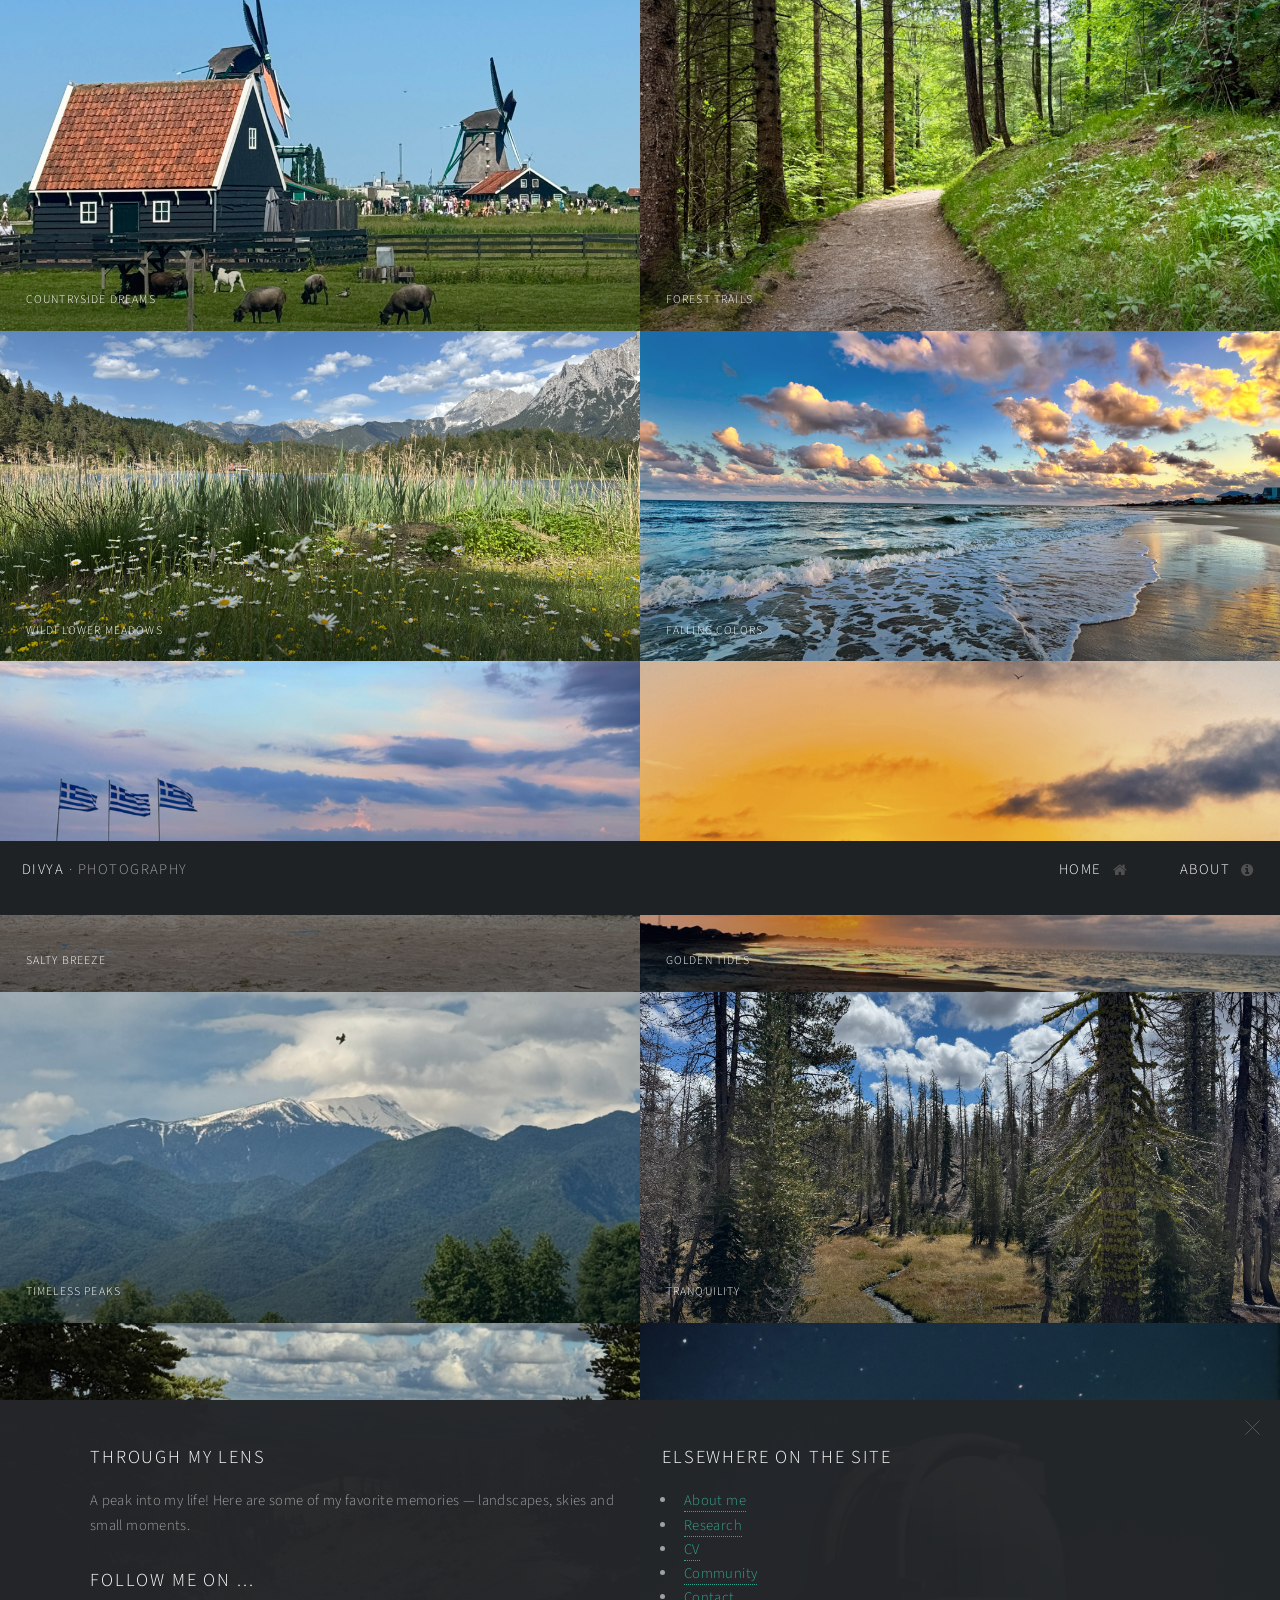
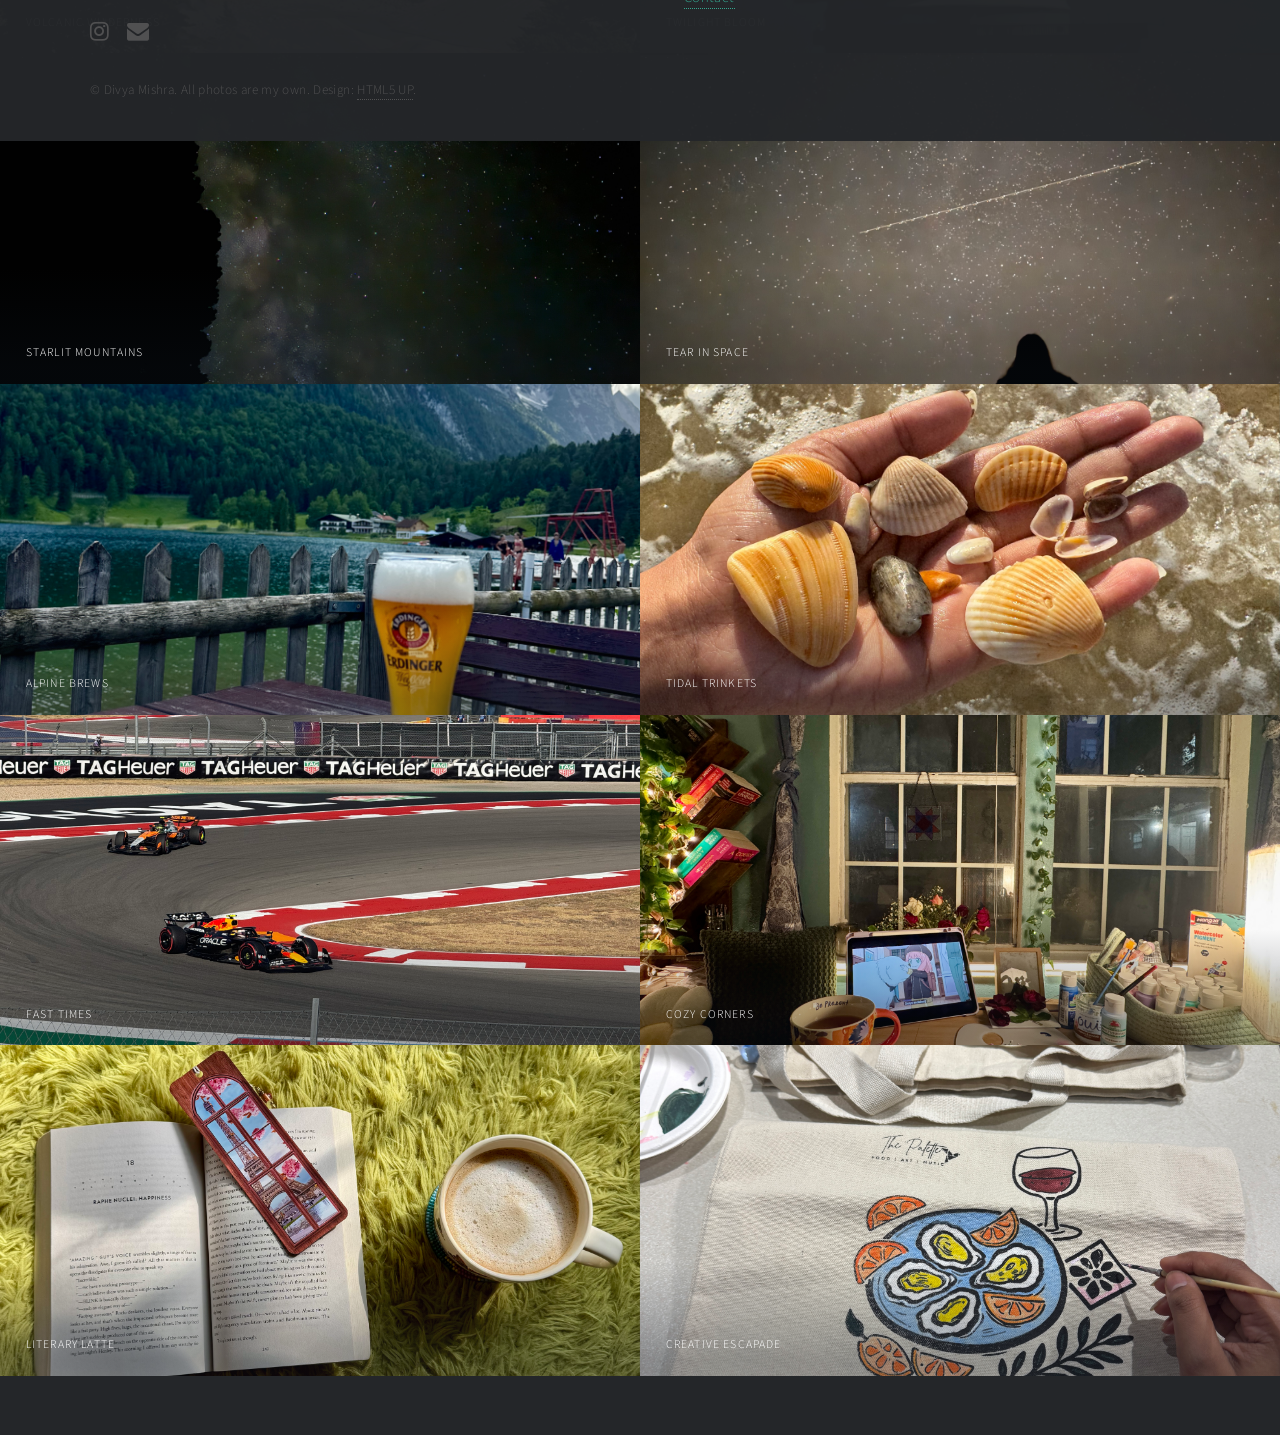
==== commit 8e84a209: "Remove duplicate Alpine Brews article Removed duplicate article for 'Alpine Brews' and adjusted layo" ====
--- a/gallery.html
+++ b/gallery.html
@@ -82,12 +82,16 @@
 							<a href="images/gallery/IMG_9482.jpg" class="image"><img src="images/gallery/IMG_9482.jpg" alt="Desert road" /></a>
 							<h2>Salty Breeze</h2>
 							<p>Where and when it was taken · a short note about the shot.</p>
+							<iframe class="music" src="https://open.spotify.com/embed/track/4RvW5ggYKC7bCDX4UUSSDc" width="100%" height="80" frameborder="0" allow="encrypted-media" loading="lazy"></iframe>
+
 						</article>
 
 						<article class="thumb">
 							<a href="images/gallery/IMG_0200.jpg" class="image"><img src="images/gallery/IMG_0200.jpg" alt="Desert road" /></a>
 							<h2>Golden Tides</h2>
 							<p>Where and when it was taken · a short note about the shot.</p>
+							<iframe class="music" src="https://open.spotify.com/embed/track/3hwQhakFwm9soLEBnSDH17" width="100%" height="80" frameborder="0" allow="encrypted-media" loading="lazy"></iframe>
+
 						</article>
 
 						<article class="thumb">
@@ -135,19 +139,20 @@
 							<iframe class="music" src="https://open.spotify.com/embed/track/6Bi1Y7TD70eWTCKn7jsQQm" width="100%" height="80" frameborder="0" allow="encrypted-media" loading="lazy"></iframe>
 
 						</article>
-
+						
+						
+						<article class="thumb">
+							<a href="images/gallery/IMG_1511.jpg" class="image"><img src="images/gallery/IMG_1511.jpg" alt="Morning fog" /></a>
+							<h2>Alpine Brews</h2>
+							<p>Where and when it was taken · a short note about the shot.</p>
+						</article>
 
 						<article class="thumb">
 							<a href="images/gallery/IMG_9954.jpg" class="image"><img src="images/gallery/IMG_9954.jpg" alt="Night sky" /></a>
 							<h2>Tidal Trinkets</h2>
 							<p>Where and when it was taken · a short note about the shot.</p>
-						</article>
-						
-						
-						<article class="thumb">
-							<a href="images/gallery/IMG_1511.jpg" class="image"><img src="images/gallery/IMG_1511.jpg" alt="Morning fog" /></a>
-							<h2>Alpine Brews</h2>
-							<p>Where and when it was taken · a short note about the shot.</p>
+							<iframe class="music" src="https://open.spotify.com/embed/track/5LfgzPHvka22FdRAxOme6m" width="100%" height="80" frameborder="0" allow="encrypted-media" loading="lazy"></iframe>
+
 						</article>
 						
 						<article class="thumb">
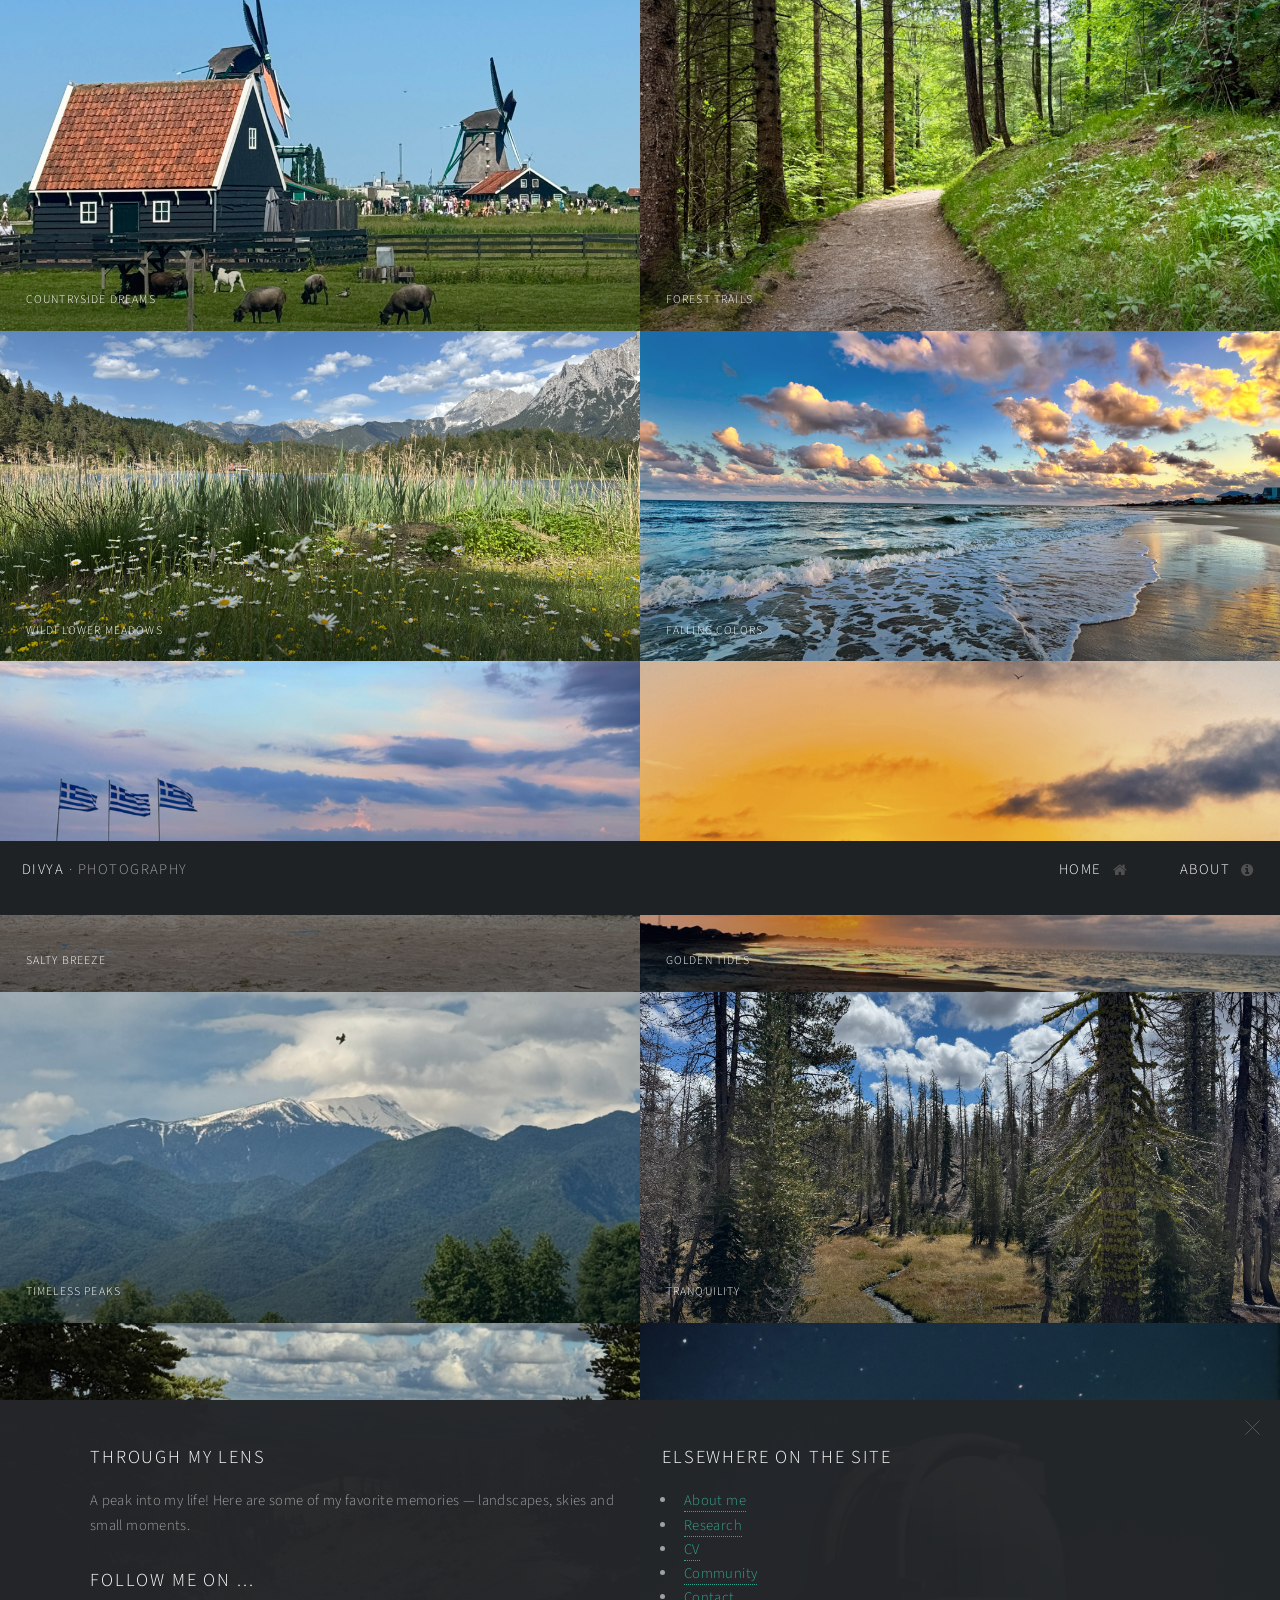
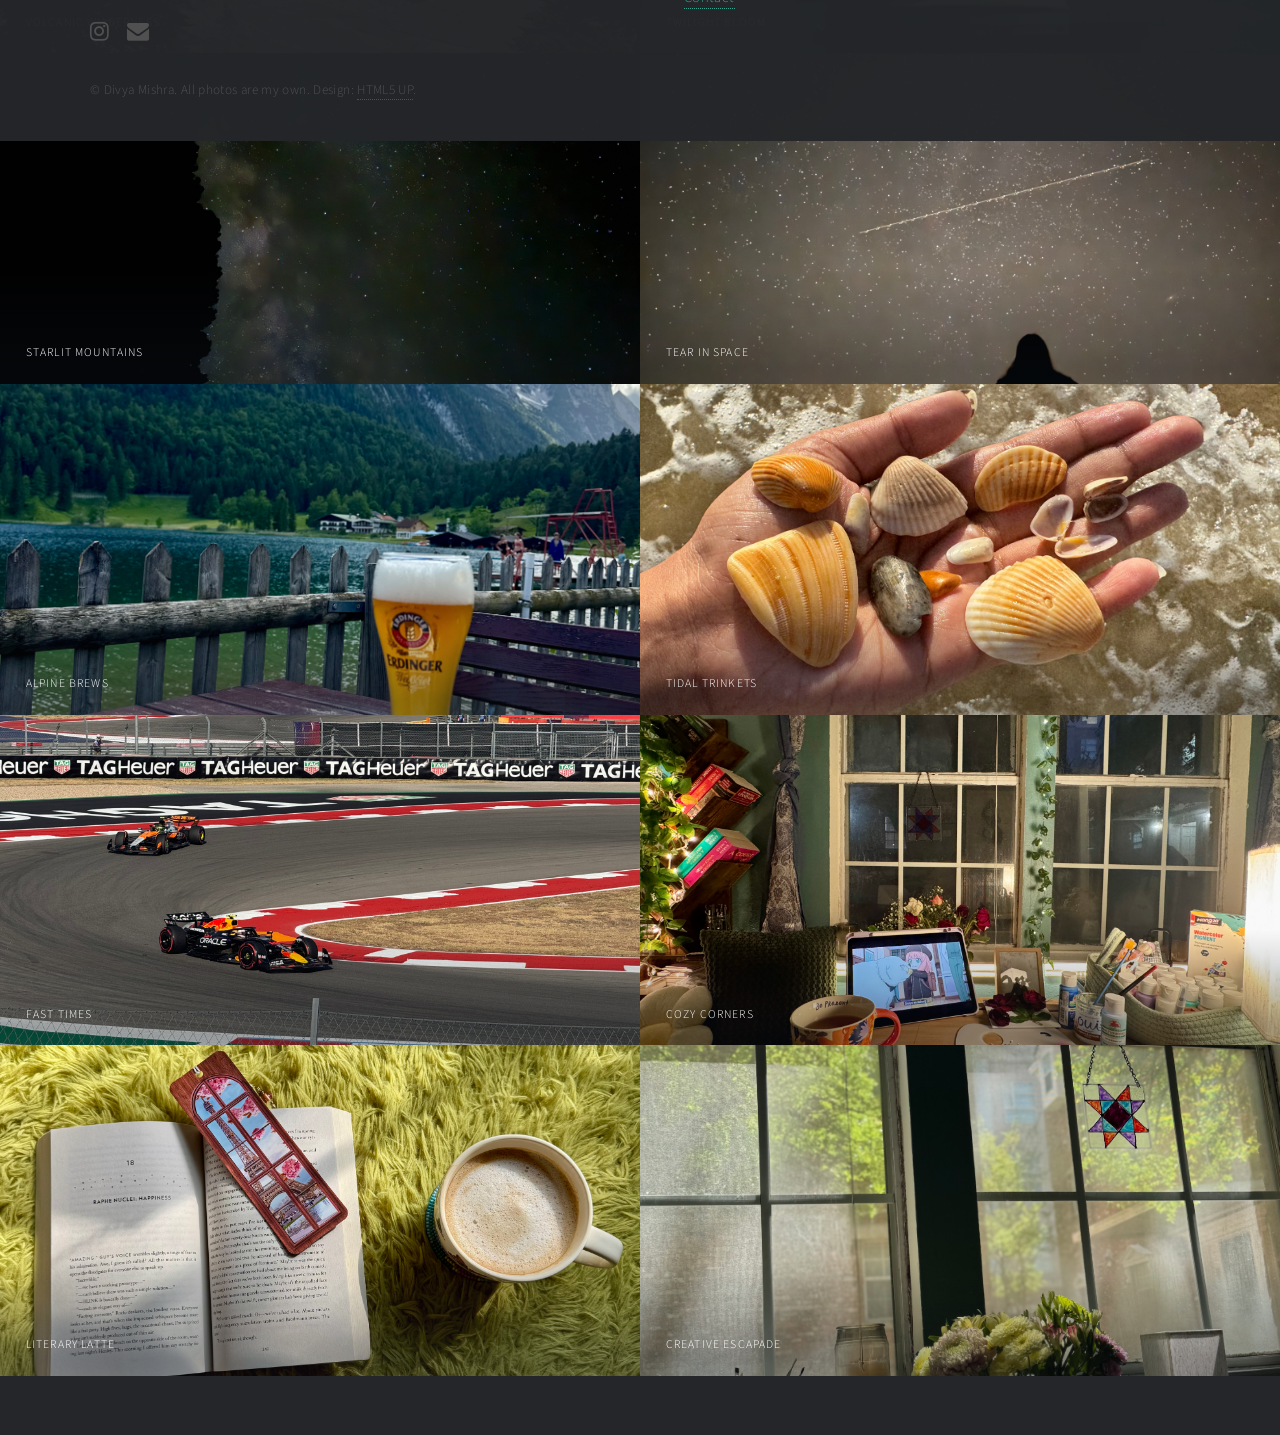
==== commit 6361b5e0: "Update gallery.html" ====
--- a/gallery.html
+++ b/gallery.html
@@ -106,7 +106,7 @@
 							<a href="images/gallery/IMG_5010.JPG" class="image"><img src="images/gallery/IMG_5010.JPG" alt="Desert road" /></a>
 							<h2>Tranquility</h2>
 							<p>Where and when it was taken · a short note about the shot.</p>
-							<iframe class="music" src="https://open.spotify.com/embed/track/0mJ2Pm5DEA2J6BuwfoaPv3" width="100%" height="80" frameborder="0" allow="encrypted-media" loading="lazy"></iframe>
+							<iframe class="music" src="https://open.spotify.com/embed/track/3sqqz9BKUWyakfUuM0t9VG" width="100%" height="80" frameborder="0" allow="encrypted-media" loading="lazy"></iframe>
 
 						</article>
 	
@@ -114,6 +114,8 @@
 							<a href="images/gallery/IMG_4645.JPG" class="image"><img src="images/gallery/IMG_4645.JPG" alt="Night sky" /></a>
 							<h2>Volcanic Wilderness</h2>
 							<p>Where and when it was taken · a short note about the shot.</p>
+							<iframe class="music" src="https://open.spotify.com/embed/track/6SxnGpJwsNO78aJnAzOHXz" width="100%" height="80" frameborder="0" allow="encrypted-media" loading="lazy"></iframe>
+
 						</article>
 					
 						<article class="thumb">
@@ -145,6 +147,8 @@
 							<a href="images/gallery/IMG_1511.jpg" class="image"><img src="images/gallery/IMG_1511.jpg" alt="Morning fog" /></a>
 							<h2>Alpine Brews</h2>
 							<p>Where and when it was taken · a short note about the shot.</p>
+							<iframe class="music" src="https://open.spotify.com/embed/track/7CAgak4ycIZvKqtLZjtIKW" width="100%" height="80" frameborder="0" allow="encrypted-media" loading="lazy"></iframe>
+
 						</article>
 
 						<article class="thumb">
@@ -159,18 +163,24 @@
 							<a href="images/gallery/IMG_4040.jpg" class="image"><img src="images/gallery/IMG_4040.jpg" alt="Golden fields" /></a>
 							<h2>Fast Times</h2>
 							<p>Where and when it was taken · a short note about the shot.</p>
+							<iframe class="music" src="https://open.spotify.com/embed/track/5iJfzXKvQXlYOBtEQhEmpA" width="100%" height="80" frameborder="0" allow="encrypted-media" loading="lazy"></iframe>
+
 						</article>
 						
 						<article class="thumb">
 							<a href="images/gallery/IMG_4447.jpg" class="image"><img src="images/gallery/IMG_4447.jpg" alt="Forest trail" /></a>
 							<h2>Cozy Corners</h2>
 							<p>Where and when it was taken · a short note about the shot.</p>
+							<iframe class="music" src="https://open.spotify.com/embed/track/5ovoXxNviSd4r4CKw3G7tV" width="100%" height="80" frameborder="0" allow="encrypted-media" loading="lazy"></iframe>
+
 						</article>
 
 						<article class="thumb">
 							<a href="images/gallery/IMG_5180.jpg" class="image"><img src="images/gallery/IMG_5180.jpg" alt="Twilight bloom" /></a>
 							<h2>Literary Latte</h2>
 							<p>Where and when it was taken · a short note about the shot.</p>
+							<iframe class="music" src="https://open.spotify.com/embed/track/0xOC571JE3t6zeK3e5LD56" width="100%" height="80" frameborder="0" allow="encrypted-media" loading="lazy"></iframe>
+
 						</article>
 						
 						<!-- <article class="thumb">
@@ -180,9 +190,11 @@
 						</article> -->
 
 						<article class="thumb">
-							<a href="images/gallery/IMG_2903.jpg" class="image"><img src="images/gallery/IMG_2903.jpg" alt="Night sky" /></a>
+							<a href="images/gallery/IMG_8209.jpg" class="image"><img src="images/gallery/IMG_8209.jpg" alt="Night sky" /></a>
 							<h2>Creative Escapade</h2>
 							<p>Where and when it was taken · a short note about the shot.</p>
+							<iframe class="music" src="https://open.spotify.com/embed/track/0xOC571JE3t6zeK3e5LD56" width="100%" height="80" frameborder="0" allow="encrypted-media" loading="lazy"></iframe>
+
 						</article>
 						
 					</div>
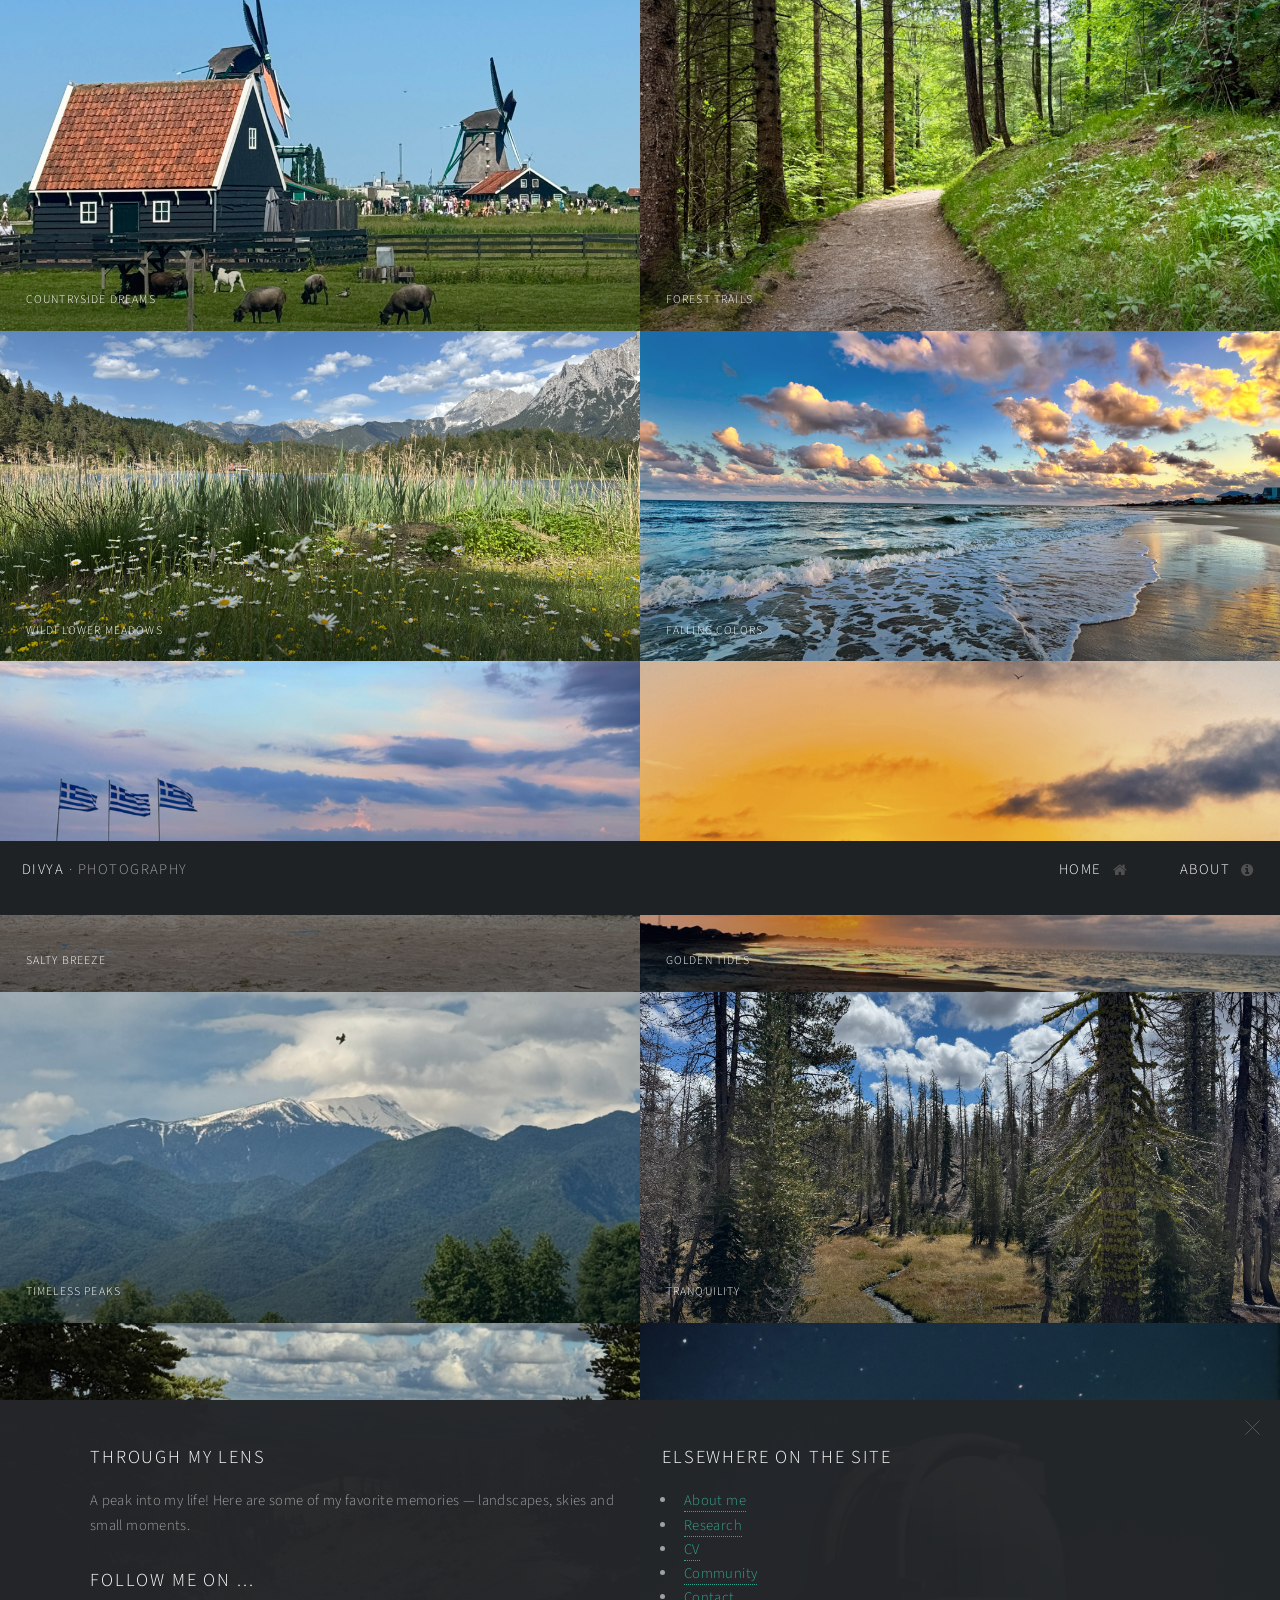
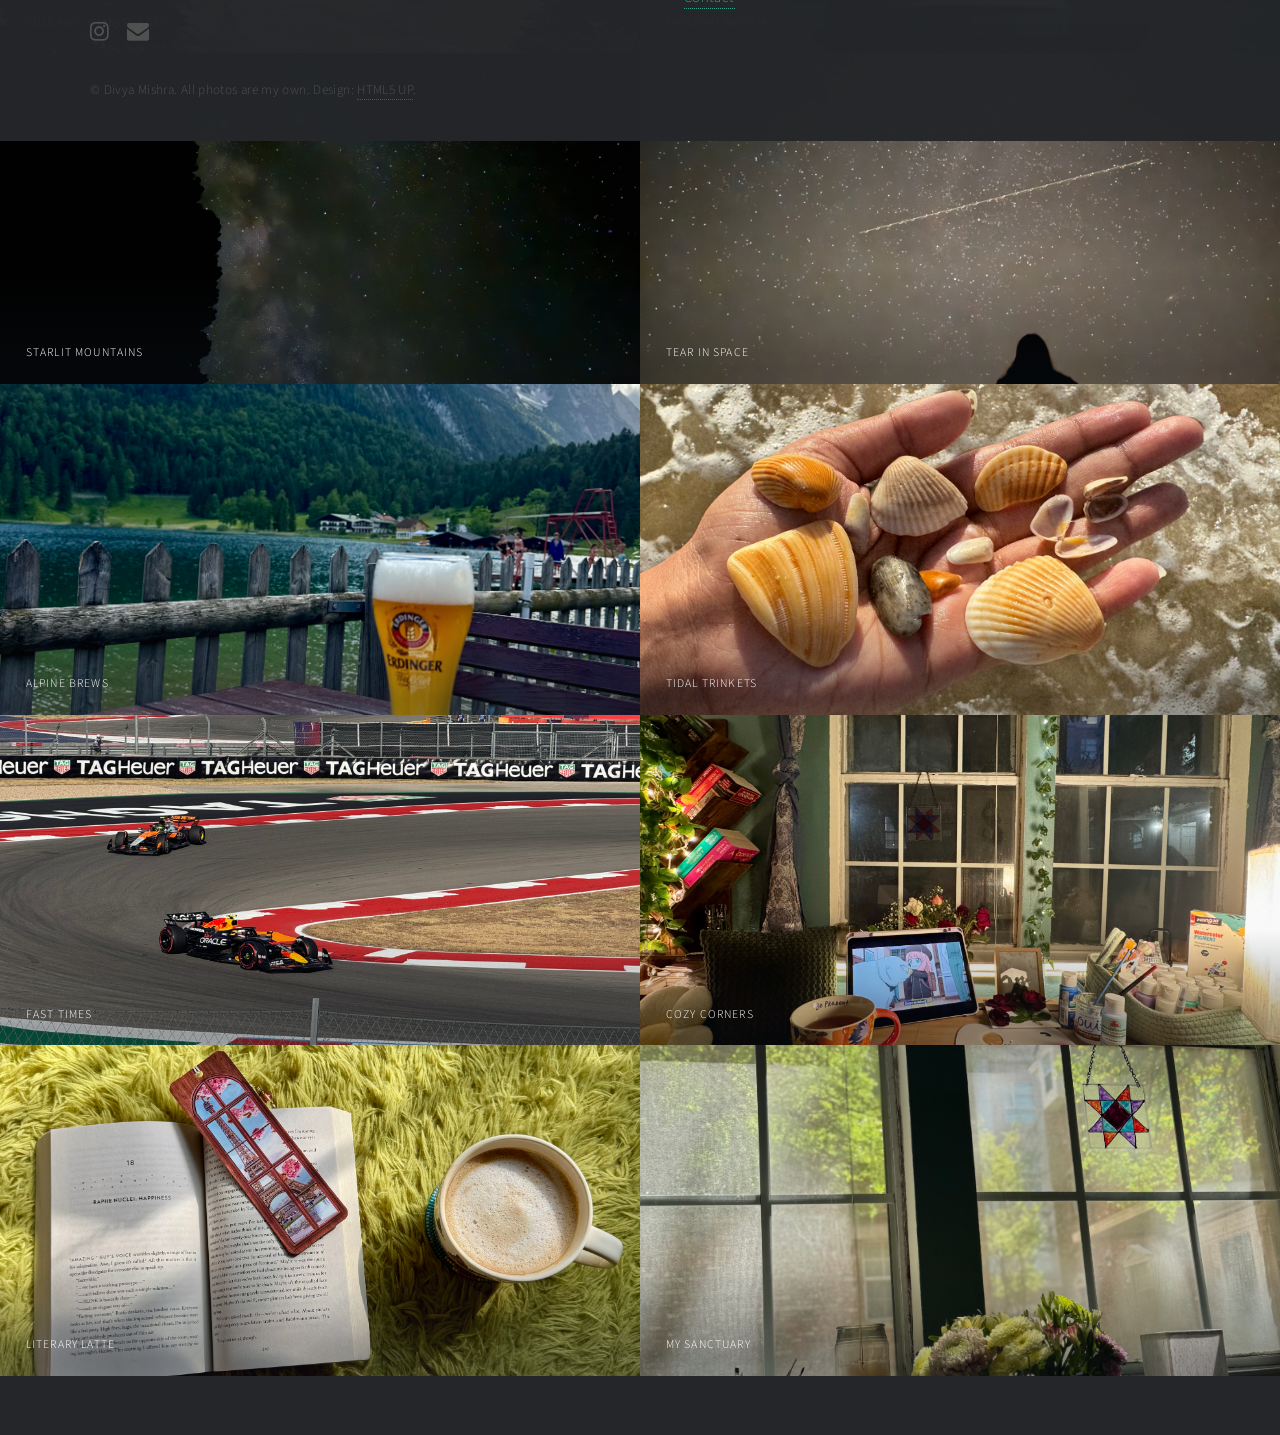
==== commit a2428d58: "Update gallery.html" ====
--- a/gallery.html
+++ b/gallery.html
@@ -191,9 +191,9 @@
 
 						<article class="thumb">
 							<a href="images/gallery/IMG_8209.jpg" class="image"><img src="images/gallery/IMG_8209.jpg" alt="Night sky" /></a>
-							<h2>Creative Escapade</h2>
-							<p>Where and when it was taken · a short note about the shot.</p>
-							<iframe class="music" src="https://open.spotify.com/embed/track/0xOC571JE3t6zeK3e5LD56" width="100%" height="80" frameborder="0" allow="encrypted-media" loading="lazy"></iframe>
+							<h2>My Sanctuary</h2>
+							<p>Where and when it was taken · a short note about the shot.</p>
+							<iframe class="music" src="https://open.spotify.com/embed/track/4N8LRHGm1rIRbWGlocaj0Q" width="100%" height="80" frameborder="0" allow="encrypted-media" loading="lazy"></iframe>
 
 						</article>
 						
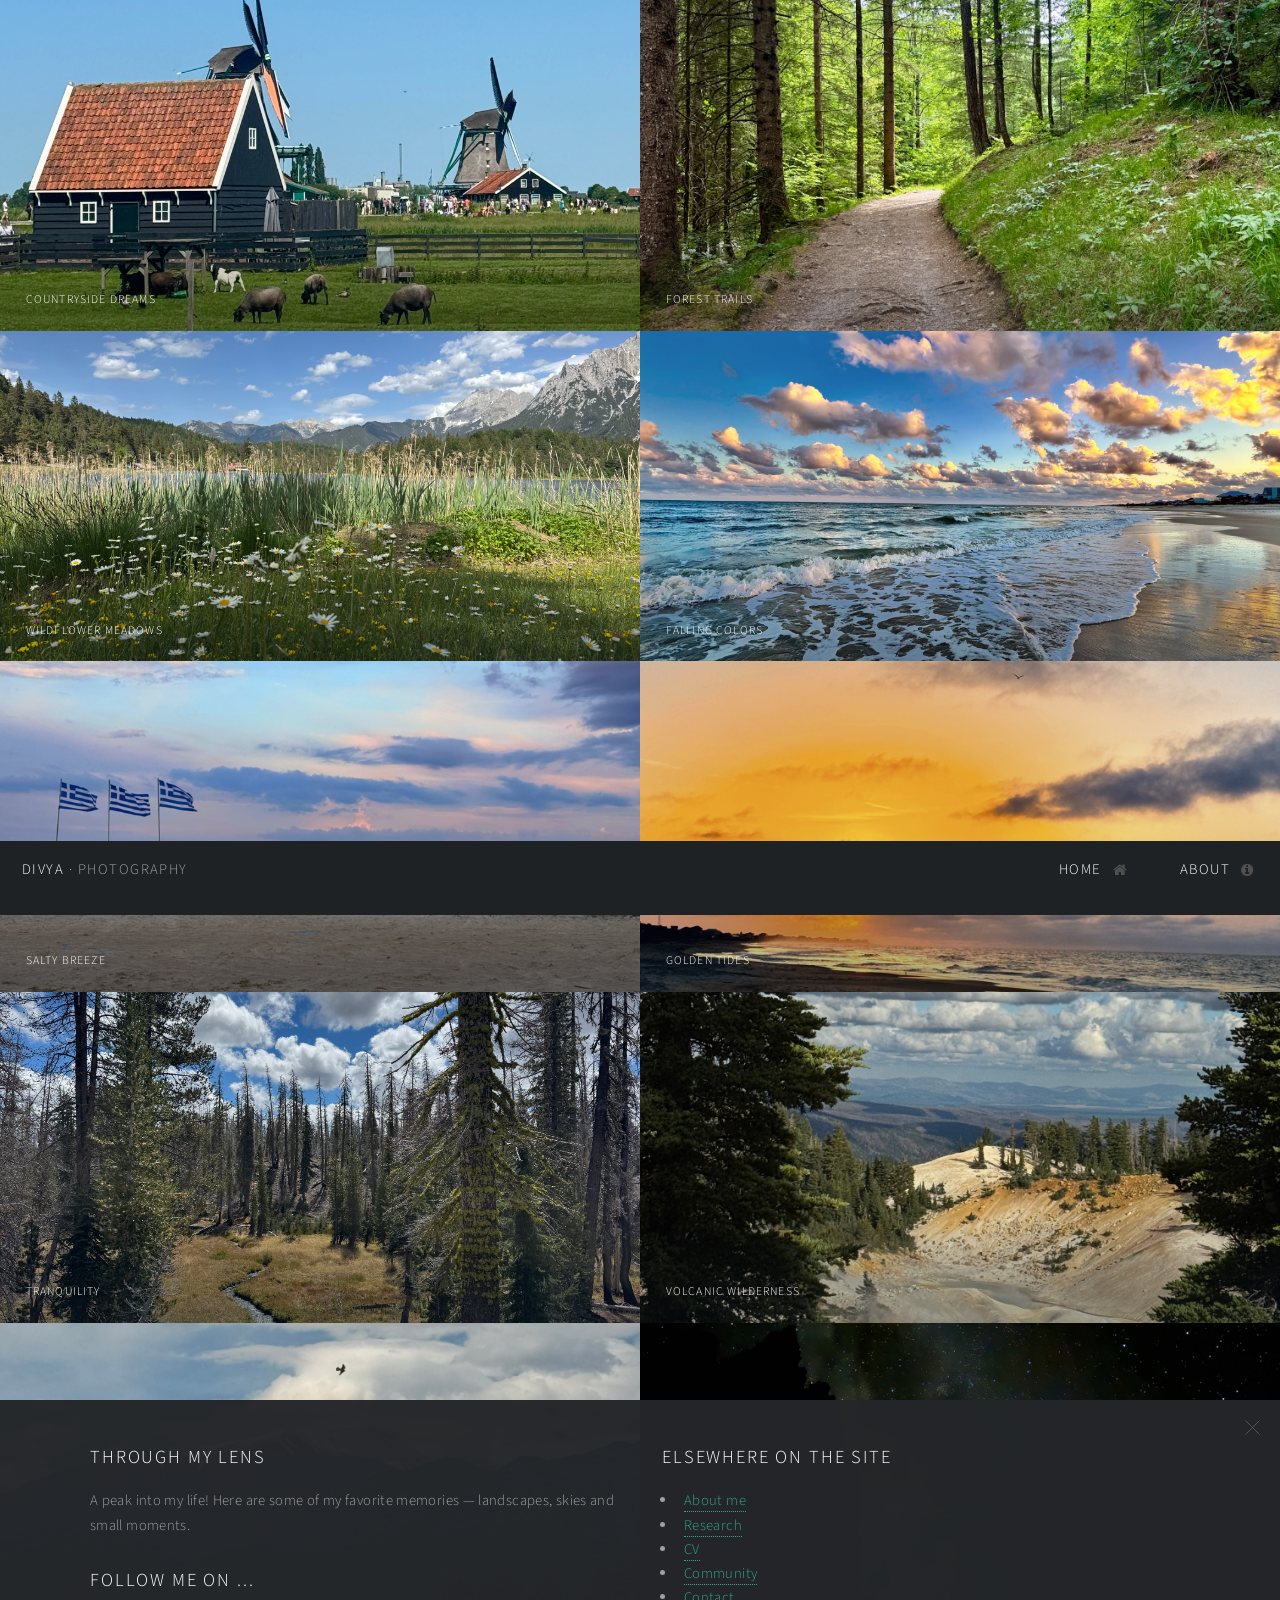
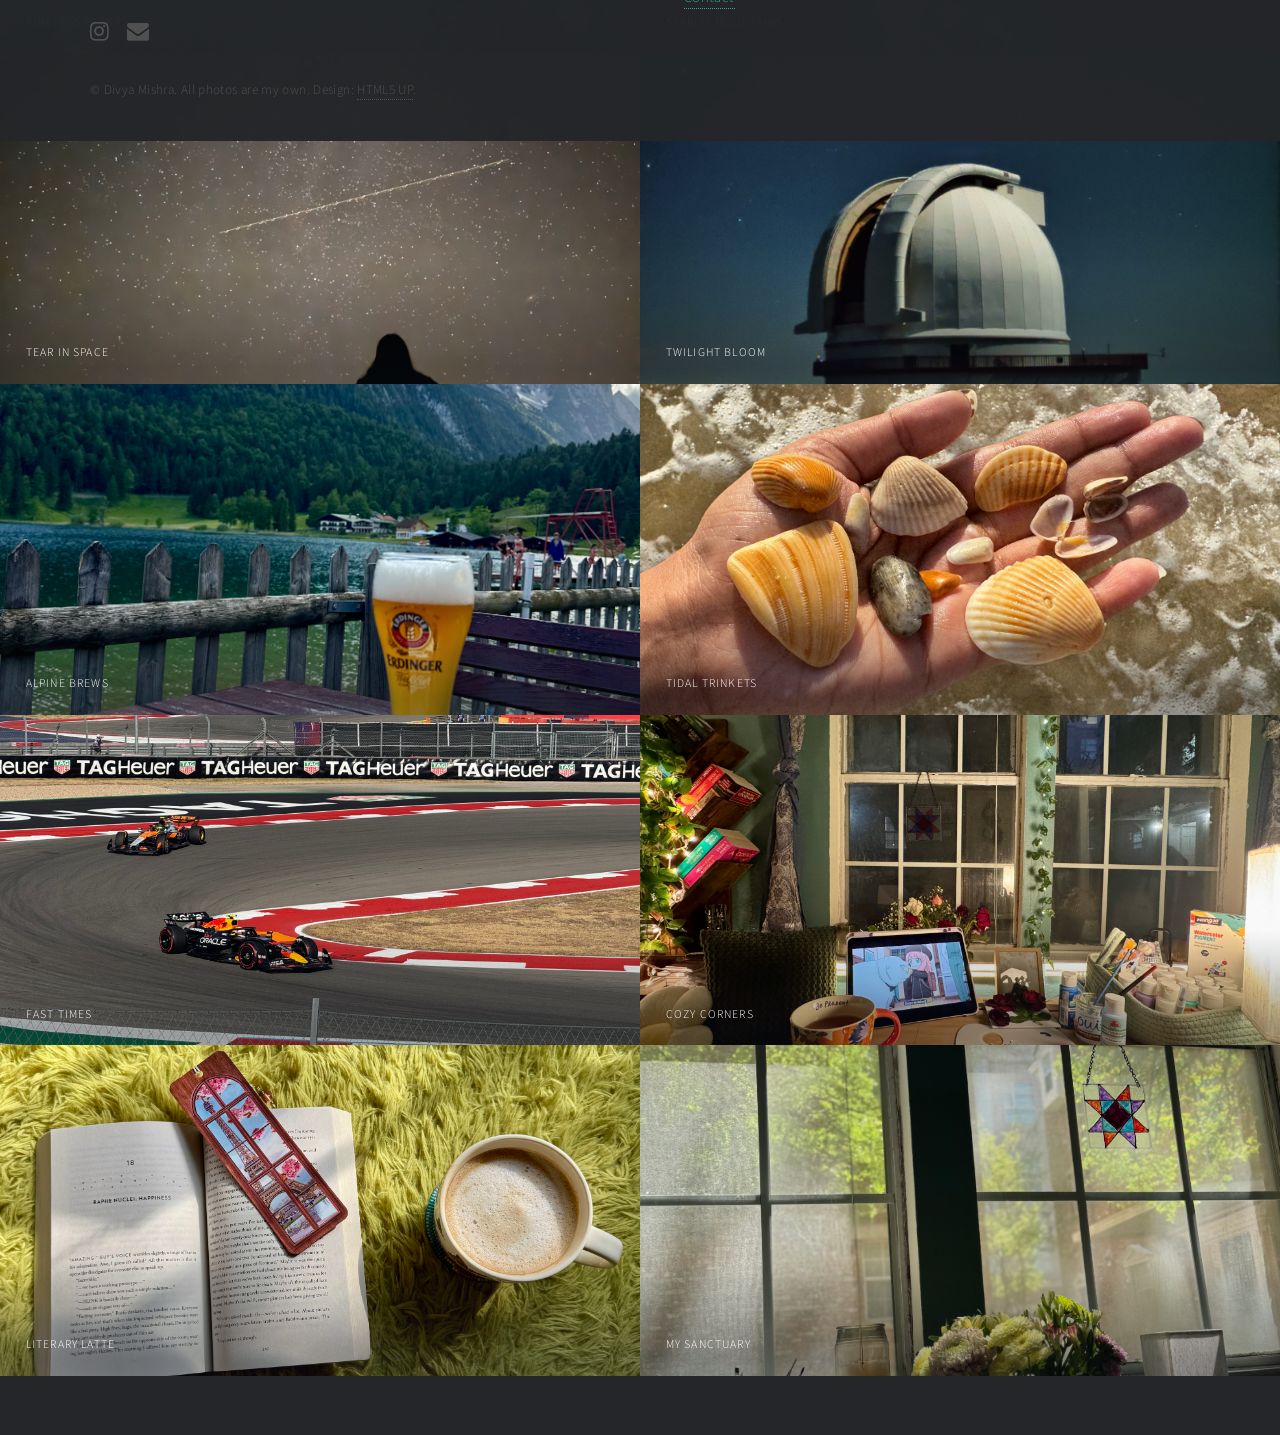
==== commit 93060d1b: "Refactor gallery items and update image references" ====
--- a/gallery.html
+++ b/gallery.html
@@ -51,7 +51,7 @@
 							<a href="images/gallery/IMG_0366.jpg" class="image"><img src="images/gallery/IMG_0366.jpg" alt="Sunset over the ridge" /></a>
 							<h2>Countryside Dreams</h2>
 							<p>Zaanse Schans · a short note about the shot.</p>
-							<iframe class="music" src="https://open.spotify.com/embed/track/3KldZaDRDDAcLE55SVuHyc" width="100%" height="80" frameborder="0" allow="encrypted-media" loading="lazy"></iframe>
+							<iframe class="music" src="https://open.spotify.com/embed/track/69w5X6uTrOaWM32IetSzvO" width="100%" height="80" frameborder="0" allow="encrypted-media" loading="lazy"></iframe>
 
 						</article>
 						
@@ -95,29 +95,46 @@
 						</article>
 
 						<article class="thumb">
+							<a href="images/gallery/IMG_5010.JPG" class="image"><img src="images/gallery/IMG_5010.JPG" alt="Desert road" /></a>
+							<h2>Tranquility</h2>
+							<p>Where and when it was taken · a short note about the shot.</p>
+							<iframe class="music" src="https://open.spotify.com/embed/track/3sqqz9BKUWyakfUuM0t9VG" width="100%" height="80" frameborder="0" allow="encrypted-media" loading="lazy"></iframe>
+
+						</article>
+	
+						<article class="thumb">
+							<a href="images/gallery/IMG_4645.JPG" class="image"><img src="images/gallery/IMG_4645.JPG" alt="Night sky" /></a>
+							<h2>Volcanic Wilderness</h2>
+							<p>Where and when it was taken · a short note about the shot.</p>
+							<iframe class="music" src="https://open.spotify.com/embed/track/6SxnGpJwsNO78aJnAzOHXz" width="100%" height="80" frameborder="0" allow="encrypted-media" loading="lazy"></iframe>
+
+						</article>
+
+						<article class="thumb">
 							<a href="images/gallery/IMG_9507.jpg" class="image"><img src="images/gallery/IMG_9507.jpg" alt="Desert road" /></a>
 							<h2>Timeless Peaks</h2>
 							<p>Where and when it was taken · a short note about the shot.</p>
 							<iframe class="music" src="https://open.spotify.com/embed/track/0mJ2Pm5DEA2J6BuwfoaPv3" width="100%" height="80" frameborder="0" allow="encrypted-media" loading="lazy"></iframe>
 
 						</article>
-
-						<article class="thumb">
-							<a href="images/gallery/IMG_5010.JPG" class="image"><img src="images/gallery/IMG_5010.JPG" alt="Desert road" /></a>
-							<h2>Tranquility</h2>
-							<p>Where and when it was taken · a short note about the shot.</p>
-							<iframe class="music" src="https://open.spotify.com/embed/track/3sqqz9BKUWyakfUuM0t9VG" width="100%" height="80" frameborder="0" allow="encrypted-media" loading="lazy"></iframe>
-
-						</article>
-	
-						<article class="thumb">
-							<a href="images/gallery/IMG_4645.JPG" class="image"><img src="images/gallery/IMG_4645.JPG" alt="Night sky" /></a>
-							<h2>Volcanic Wilderness</h2>
-							<p>Where and when it was taken · a short note about the shot.</p>
-							<iframe class="music" src="https://open.spotify.com/embed/track/6SxnGpJwsNO78aJnAzOHXz" width="100%" height="80" frameborder="0" allow="encrypted-media" loading="lazy"></iframe>
-
-						</article>
 					
+
+						<article class="thumb">
+							<a href="images/gallery/IMG_4820.jpg" class="image"><img src="images/gallery/IMG_4820.jpg" alt="Morning fog" /></a>
+							<h2>Starlit Mountains</h2>
+							<p>Where and when it was taken · a short note about the shot.</p>
+							<iframe class="music" src="https://open.spotify.com/embed/track/1jf1gcPc1nckS0PAJkbPqo" width="100%" height="80" frameborder="0" allow="encrypted-media" loading="lazy"></iframe>
+
+						</article>
+						
+						<article class="thumb">
+							<a href="images/gallery/IMG_2689.jpg" class="image"><img src="images/gallery/IMG_2689.jpg" alt="Desert road" /></a>
+							<h2>Tear in Space</h2>
+							<p>Where and when it was taken · a short note about the shot.</p>
+							<iframe class="music" src="https://open.spotify.com/embed/track/6Bi1Y7TD70eWTCKn7jsQQm" width="100%" height="80" frameborder="0" allow="encrypted-media" loading="lazy"></iframe>
+
+						</article>
+
 						<article class="thumb">
 							<a href="images/gallery/IMG_20220911_020352__01_Original.jpg" class="image"><img src="images/gallery/IMG_20220911_020352__01_Original.jpg" alt="Twilight bloom" /></a>
 							<h2>Twilight bloom</h2>
@@ -125,23 +142,6 @@
 							<iframe class="music" src="https://open.spotify.com/embed/track/77fL8ATR0dpUDLI0XLmDBV" width="100%" height="80" frameborder="0" allow="encrypted-media" loading="lazy"></iframe>
 
 						</article>
-
-						<article class="thumb">
-							<a href="images/gallery/IMG_4820.jpg" class="image"><img src="images/gallery/IMG_4820.jpg" alt="Morning fog" /></a>
-							<h2>Starlit Mountains</h2>
-							<p>Where and when it was taken · a short note about the shot.</p>
-							<iframe class="music" src="https://open.spotify.com/embed/track/1jf1gcPc1nckS0PAJkbPqo" width="100%" height="80" frameborder="0" allow="encrypted-media" loading="lazy"></iframe>
-
-						</article>
-						
-						<article class="thumb">
-							<a href="images/gallery/IMG_2689.jpg" class="image"><img src="images/gallery/IMG_2689.jpg" alt="Desert road" /></a>
-							<h2>Tear in Space</h2>
-							<p>Where and when it was taken · a short note about the shot.</p>
-							<iframe class="music" src="https://open.spotify.com/embed/track/6Bi1Y7TD70eWTCKn7jsQQm" width="100%" height="80" frameborder="0" allow="encrypted-media" loading="lazy"></iframe>
-
-						</article>
-						
 						
 						<article class="thumb">
 							<a href="images/gallery/IMG_1511.jpg" class="image"><img src="images/gallery/IMG_1511.jpg" alt="Morning fog" /></a>
